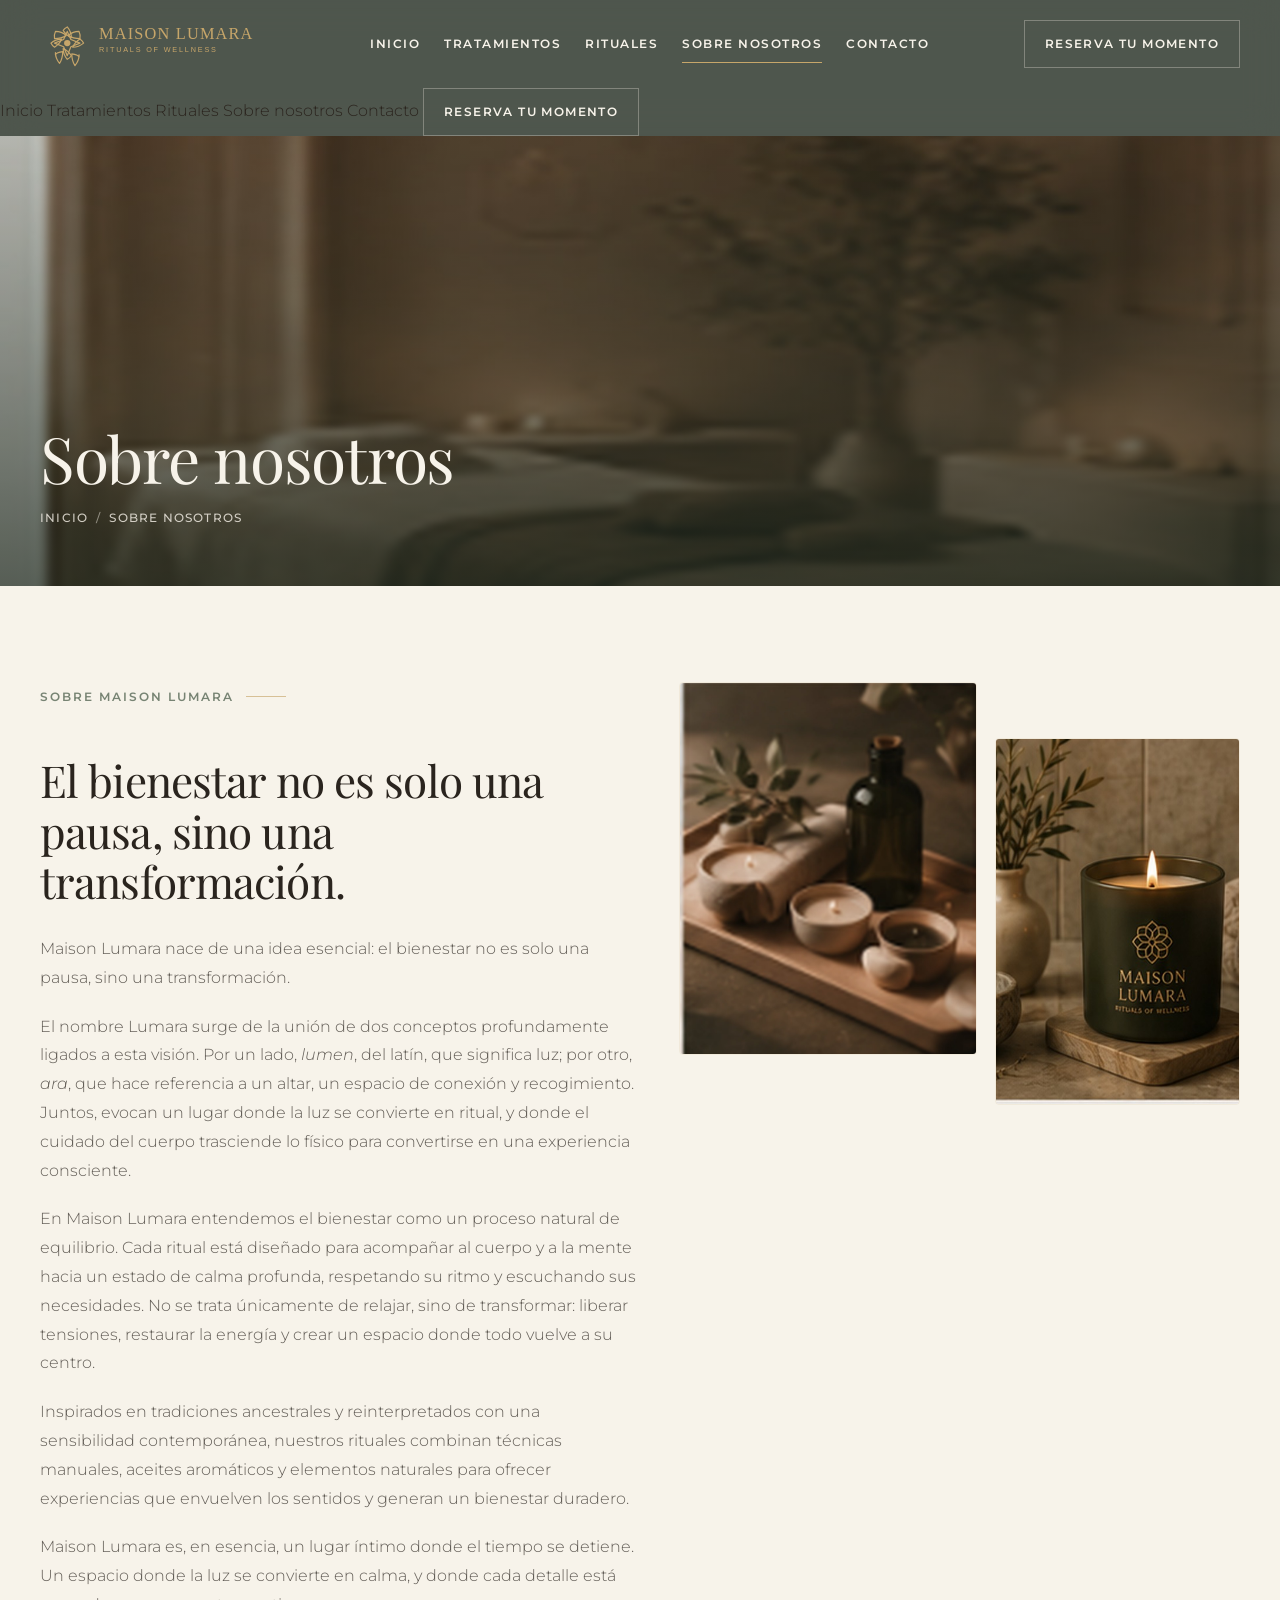
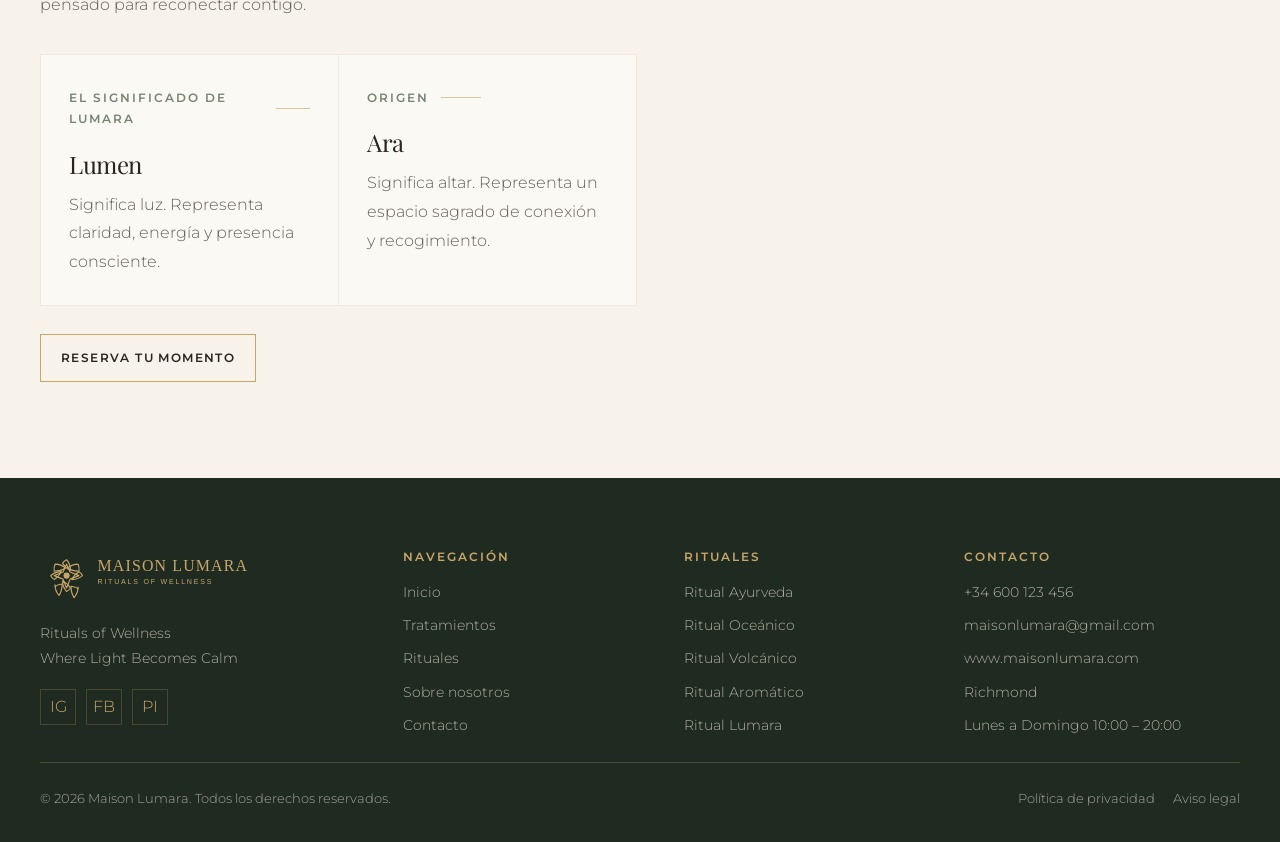
==== about.html @ 35aff401 "Refine Maison Lumara site with final visual assets" ====
<!DOCTYPE html>
<html lang="es">
  <head>
    <meta charset="UTF-8" />
    <meta name="viewport" content="width=device-width, initial-scale=1.0" />
    <title>Sobre nosotros | Maison Lumara</title>
    <meta
      name="description"
      content="Descubre la esencia de Maison Lumara, un espacio de bienestar donde la luz se convierte en calma y cada ritual invita a una transformación consciente."
    />
    <link rel="stylesheet" href="styles.css" />
  </head>
  <body>
    <div class="page-shell">
      <header class="site-header" data-header>
        <div class="container header-bar">
          <a class="brand" href="index.html" aria-label="Maison Lumara">
            <img src="assets/logo-maison-lumara.svg" alt="Maison Lumara" />
          </a>
          <nav class="site-nav" aria-label="Principal">
            <a href="index.html">Inicio</a>
            <a href="index.html#tratamientos">Tratamientos</a>
            <a href="index.html#rituales">Rituales</a>
            <a href="about.html" aria-current="page">Sobre nosotros</a>
            <a href="index.html#contacto">Contacto</a>
          </nav>
          <div class="header-actions">
            <a class="button button-dark" href="index.html#contacto">Reserva tu momento</a>
            <button class="menu-toggle" aria-label="Abrir menú" aria-expanded="false" data-menu-toggle>
              <span></span>
            </button>
          </div>
        </div>
        <div class="mobile-panel" data-mobile-panel>
          <a href="index.html">Inicio</a>
          <a href="index.html#tratamientos">Tratamientos</a>
          <a href="index.html#rituales">Rituales</a>
          <a href="about.html">Sobre nosotros</a>
          <a href="index.html#contacto">Contacto</a>
          <a class="button button-dark" href="index.html#contacto">Reserva tu momento</a>
        </div>
      </header>

      <main>
        <section class="page-hero">
          <div class="page-hero-media">
            <img src="assets/sobre-nosotros-hero.jpg" alt="Cabina spa cálida Maison Lumara" />
          </div>
          <div class="container page-hero-content reveal">
            <h1>Sobre nosotros</h1>
            <div class="breadcrumb">Inicio <span>/</span> Sobre nosotros</div>
          </div>
        </section>

        <section class="section section-ivory">
          <div class="container about-story">
            <div class="stack-lg reveal">
              <div class="eyebrow">Sobre Maison Lumara</div>
              <h2>El bienestar no es solo una pausa, sino una transformaci&oacute;n.</h2>
              <div class="stack-md">
                <p>
                  Maison Lumara nace de una idea esencial: el bienestar no es solo una pausa, sino una transformaci&oacute;n.
                </p>
                <p>
                  El nombre Lumara surge de la uni&oacute;n de dos conceptos profundamente ligados a esta visi&oacute;n. Por un lado, <em>lumen</em>, del lat&iacute;n, que significa luz; por otro, <em>ara</em>, que hace referencia a un altar, un espacio de conexi&oacute;n y recogimiento. Juntos, evocan un lugar donde la luz se convierte en ritual, y donde el cuidado del cuerpo trasciende lo f&iacute;sico para convertirse en una experiencia consciente.
                </p>
                <p>
                  En Maison Lumara entendemos el bienestar como un proceso natural de equilibrio. Cada ritual est&aacute; dise&ntilde;ado para acompa&ntilde;ar al cuerpo y a la mente hacia un estado de calma profunda, respetando su ritmo y escuchando sus necesidades. No se trata &uacute;nicamente de relajar, sino de transformar: liberar tensiones, restaurar la energ&iacute;a y crear un espacio donde todo vuelve a su centro.
                </p>
                <p>
                  Inspirados en tradiciones ancestrales y reinterpretados con una sensibilidad contempor&aacute;nea, nuestros rituales combinan t&eacute;cnicas manuales, aceites arom&aacute;ticos y elementos naturales para ofrecer experiencias que envuelven los sentidos y generan un bienestar duradero.
                </p>
                <p>
                  Maison Lumara es, en esencia, un lugar &iacute;ntimo donde el tiempo se detiene. Un espacio donde la luz se convierte en calma, y donde cada detalle est&aacute; pensado para reconectar contigo.
                </p>
              </div>

              <div class="meaning-card reveal">
                <article>
                  <div class="eyebrow">El significado de Lumara</div>
                  <h3>Lumen</h3>
                  <p>Significa luz. Representa claridad, energ&iacute;a y presencia consciente.</p>
                </article>
                <article>
                  <div class="eyebrow">Origen</div>
                  <h3>Ara</h3>
                  <p>Significa altar. Representa un espacio sagrado de conexi&oacute;n y recogimiento.</p>
                </article>
              </div>

              <div>
                <a class="button" href="index.html#contacto">Reserva tu momento</a>
              </div>
            </div>

            <div class="about-story-media reveal">
              <figure>
                <img src="assets/sobre-nosotros-1.jpg" alt="Ambiente cálido Maison Lumara" loading="lazy" />
              </figure>
              <figure>
                <img src="assets/sobre-nosotros-2.jpg" alt="Vela editorial Maison Lumara" loading="lazy" />
              </figure>
            </div>
          </div>
        </section>
      </main>

      <footer class="site-footer">
        <div class="container">
          <div class="footer-grid">
            <div class="footer-brand">
              <img class="footer-logo" src="assets/logo-maison-lumara.svg" alt="Maison Lumara" />
              <p>Rituals of Wellness</p>
              <p>Where Light Becomes Calm</p>
              <div class="socials">
                <a href="#" aria-label="Instagram">IG</a>
                <a href="#" aria-label="Facebook">FB</a>
                <a href="#" aria-label="Pinterest">PI</a>
              </div>
            </div>
            <div class="footer-column">
              <h3>Navegaci&oacute;n</h3>
              <div class="footer-links">
                <a href="index.html">Inicio</a>
                <a href="index.html#tratamientos">Tratamientos</a>
                <a href="index.html#rituales">Rituales</a>
                <a href="about.html">Sobre nosotros</a>
                <a href="index.html#contacto">Contacto</a>
              </div>
            </div>
            <div class="footer-column">
              <h3>Rituales</h3>
              <div class="footer-links">
                <a href="ritual-ayurveda.html">Ritual Ayurveda</a>
                <a href="ritual-oceanico.html">Ritual Oce&aacute;nico</a>
                <a href="ritual-volcanico.html">Ritual Volc&aacute;nico</a>
                <a href="ritual-aromatico.html">Ritual Arom&aacute;tico</a>
                <a href="ritual-lumara.html">Ritual Lumara</a>
              </div>
            </div>
            <div class="footer-column">
              <h3>Contacto</h3>
              <div class="footer-meta">
                <p>+34 600 123 456</p>
                <p>maisonlumara@gmail.com</p>
                <p>www.maisonlumara.com</p>
                <p>Richmond</p>
                <p>Lunes a Domingo 10:00 – 20:00</p>
              </div>
            </div>
          </div>
          <div class="footer-bottom">
            <span>&copy; 2026 Maison Lumara. Todos los derechos reservados.</span>
            <div class="footer-bottom-links">
              <a href="#">Pol&iacute;tica de privacidad</a>
              <a href="#">Aviso legal</a>
            </div>
          </div>
        </div>
      </footer>
    </div>
    <script src="script.js"></script>
  </body>
</html>
---- styles.css ----
@import url("https://fonts.googleapis.com/css2?family=Cinzel:wght@400;500;600&family=Montserrat:wght@300;400;500;600&family=Playfair+Display:wght@400;500;600&display=swap");

:root {
  --olive-deep: #3d4739;
  --olive-dark: #1f2a20;
  --olive-soft: #6b7a68;
  --beige: #e8e0d1;
  --ivory: #f7f3ea;
  --sand: #d6cbb7;
  --gold: #c7a66a;
  --text: #2a241e;
  --text-soft: rgba(42, 36, 30, 0.72);
  --line: rgba(199, 166, 106, 0.26);
  --line-strong: rgba(199, 166, 106, 0.42);
  --shadow-soft: 0 18px 38px rgba(49, 35, 22, 0.055);
  --radius-sm: 4px;
  --container: 1200px;
  --section-space: 96px;
  --section-space-mobile: 64px;
  --transition: 250ms ease;
}

*,
*::before,
*::after {
  box-sizing: border-box;
}

html {
  scroll-behavior: smooth;
}

section[id] {
  scroll-margin-top: 110px;
}

body {
  margin: 0;
  font-family: "Montserrat", sans-serif;
  font-weight: 300;
  color: var(--text);
  background: var(--ivory);
  line-height: 1.8;
  -webkit-font-smoothing: antialiased;
  text-rendering: optimizeLegibility;
}

img {
  max-width: 100%;
  display: block;
}

a {
  color: inherit;
  text-decoration: none;
}

button,
.button {
  font: inherit;
}

.container {
  width: min(calc(100% - 48px), var(--container));
  margin: 0 auto;
}

main {
  background:
    linear-gradient(180deg, rgba(255, 255, 255, 0.46), rgba(255, 255, 255, 0.46)),
    var(--ivory);
}

.page-shell {
  overflow: clip;
}

.eyebrow {
  display: inline-flex;
  align-items: center;
  gap: 12px;
  margin: 0 0 20px;
  font-size: 12px;
  font-weight: 600;
  letter-spacing: 2px;
  text-transform: uppercase;
  color: rgba(107, 122, 104, 0.92);
}

.eyebrow::after {
  content: "";
  width: 40px;
  height: 1px;
  background: var(--gold);
  opacity: 0.65;
}

.section {
  padding: var(--section-space) 0;
}

.section-ivory {
  background: var(--ivory);
}

.section-beige {
  background: var(--beige);
}

.heading-xl,
h1,
h2,
h3 {
  margin: 0;
  font-family: "Playfair Display", serif;
  font-weight: 400;
  letter-spacing: -0.02em;
}

h1 {
  font-size: clamp(34px, 6vw, 64px);
  line-height: 1.05;
}

h2 {
  font-size: clamp(28px, 4vw, 44px);
  line-height: 1.15;
}

h3 {
  font-size: clamp(20px, 2.4vw, 24px);
  line-height: 1.2;
}

p {
  margin: 0;
  color: var(--text-soft);
}

.stack-lg > * + * {
  margin-top: 28px;
}

.stack-md > * + * {
  margin-top: 20px;
}

.stack-sm > * + * {
  margin-top: 12px;
}

.button {
  display: inline-flex;
  align-items: center;
  justify-content: center;
  gap: 10px;
  min-height: 44px;
  padding: 12px 20px;
  border: 1px solid var(--gold);
  background: transparent;
  color: inherit;
  font-size: 12px;
  font-weight: 600;
  letter-spacing: 1.4px;
  text-transform: uppercase;
  transition: background-color var(--transition), color var(--transition), transform var(--transition), border-color var(--transition);
}

.button:hover,
.button:focus-visible {
  background: var(--gold);
  color: var(--olive-dark);
  transform: translateY(-2px);
}

.button-solid {
  background: var(--gold);
  color: var(--olive-dark);
}

.button-solid:hover,
.button-solid:focus-visible {
  background: #d4b47b;
}

.button-dark {
  border-color: rgba(247, 243, 234, 0.3);
  color: var(--ivory);
}

.button-dark:hover,
.button-dark:focus-visible {
  border-color: var(--gold);
}

.site-header {
  position: sticky;
  top: 0;
  z-index: 50;
  background: rgba(31, 42, 32, 0.78);
  backdrop-filter: blur(18px);
  transition: background-color var(--transition), box-shadow var(--transition);
}

.site-header.is-transparent {
  position: absolute;
  inset: 0 0 auto;
  background: transparent;
  backdrop-filter: none;
}

.site-header.is-scrolled {
  background: rgba(31, 42, 32, 0.94);
  box-shadow: 0 12px 30px rgba(16, 20, 16, 0.18);
}

.header-bar {
  display: flex;
  align-items: center;
  justify-content: space-between;
  gap: 24px;
  min-height: 88px;
}

.brand {
  display: inline-flex;
  align-items: center;
  min-width: 0;
}

.brand img {
  width: 236px;
  max-width: 100%;
}

.site-nav {
  display: flex;
  align-items: center;
  gap: 24px;
}

.site-nav a {
  position: relative;
  font-size: 12px;
  font-weight: 600;
  letter-spacing: 1.5px;
  text-transform: uppercase;
  color: var(--ivory);
}

.site-nav a::after {
  content: "";
  position: absolute;
  left: 0;
  bottom: -8px;
  width: 100%;
  height: 1px;
  background: var(--gold);
  transform: scaleX(0);
  transform-origin: left;
  transition: transform var(--transition);
}

.site-nav a:hover::after,
.site-nav a[aria-current="page"]::after {
  transform: scaleX(1);
}

.header-actions {
  display: flex;
  align-items: center;
  gap: 18px;
}

.menu-toggle {
  display: none;
  width: 48px;
  height: 48px;
  padding: 0;
  border: 1px solid rgba(247, 243, 234, 0.2);
  background: transparent;
  color: var(--ivory);
}

.menu-toggle span,
.menu-toggle::before,
.menu-toggle::after {
  content: "";
  display: block;
  width: 18px;
  height: 1px;
  margin: 0 auto;
  background: currentColor;
  transition: transform var(--transition), opacity var(--transition);
}

.menu-toggle span {
  margin: 6px auto;
}

.menu-toggle[aria-expanded="true"]::before {
  transform: translateY(7px) rotate(45deg);
}

.menu-toggle[aria-expanded="true"] span {
  opacity: 0;
}

.menu-toggle[aria-expanded="true"]::after {
  transform: translateY(-7px) rotate(-45deg);
}

.hero {
  position: relative;
  min-height: 760px;
  display: flex;
  align-items: center;
  color: var(--ivory);
  background: var(--olive-dark);
}

.hero::before {
  content: "";
  position: absolute;
  inset: 0;
  background: linear-gradient(90deg, rgba(31, 42, 32, 0.92) 0%, rgba(31, 42, 32, 0.62) 38%, rgba(31, 42, 32, 0.12) 100%);
  z-index: 1;
}

.hero-media,
.page-hero-media {
  position: absolute;
  inset: 0;
}

.hero-media img,
.page-hero-media img {
  width: 100%;
  height: 100%;
  object-fit: cover;
}

.hero-content,
.page-hero-content {
  position: relative;
  z-index: 2;
}

.hero-inner {
  width: min(calc(100% - 48px), var(--container));
  margin: 0 auto;
  padding: 154px 0 102px;
}

.hero-copy {
  max-width: 520px;
}

.hero-copy p {
  color: rgba(247, 243, 234, 0.82);
}

.hero-tagline {
  display: inline-flex;
  align-items: center;
  gap: 10px;
  margin-top: 28px;
  font-size: 12px;
  font-weight: 600;
  letter-spacing: 2px;
  text-transform: uppercase;
  color: var(--gold);
}

.hero-tagline::before {
  content: "✦";
  font-size: 10px;
}

.feature-split {
  display: grid;
  grid-template-columns: minmax(0, 0.9fr) minmax(0, 1.1fr);
  gap: 70px;
  align-items: center;
}

.feature-split img,
.about-story-media img,
.ritual-intro-media img,
.cta-panel-image img,
.card-figure img,
.page-hero-media img {
  width: 100%;
  height: 100%;
  object-fit: cover;
}

.feature-split-figure {
  aspect-ratio: 4 / 3;
  border-radius: var(--radius-sm);
  overflow: hidden;
  border: 1px solid rgba(199, 166, 106, 0.14);
}

.centered-heading {
  text-align: center;
  max-width: 720px;
  margin: 0 auto 54px;
}

.ritual-grid {
  display: grid;
  grid-template-columns: repeat(5, minmax(0, 1fr));
  gap: 24px;
  align-items: stretch;
}

.ritual-card {
  display: flex;
  flex-direction: column;
  height: 100%;
  border: 1px solid var(--line);
  background: var(--ivory);
  transition: transform var(--transition), box-shadow var(--transition), border-color var(--transition);
}

.ritual-card:hover,
.ritual-card:focus-within {
  transform: translateY(-4px);
  box-shadow: var(--shadow-soft);
  border-color: var(--line-strong);
}

.card-figure {
  aspect-ratio: 4 / 3;
  overflow: hidden;
}

.card-body {
  display: flex;
  flex: 1;
  flex-direction: column;
  padding: 24px 22px 22px;
}

.card-subtitle {
  margin: 10px 0 14px;
  font-size: 10px;
  font-weight: 500;
  letter-spacing: 1.35px;
  text-transform: uppercase;
  color: var(--olive-soft);
}

.card-body p {
  font-size: 13px;
  line-height: 1.75;
}

.card-meta {
  display: flex;
  gap: 14px;
  margin-top: auto;
  padding: 16px 0 18px;
  font-size: 11px;
  font-weight: 600;
  letter-spacing: 1.2px;
  text-transform: uppercase;
  color: var(--text);
}

.card-meta span + span::before {
  content: "|";
  margin-right: 14px;
  color: rgba(42, 36, 30, 0.3);
}

.grid-cta {
  margin-top: 34px;
  text-align: center;
}

.values-grid {
  display: grid;
  grid-template-columns: repeat(4, minmax(0, 1fr));
  gap: 0;
  border-top: 1px solid rgba(199, 166, 106, 0.18);
  border-bottom: 1px solid rgba(199, 166, 106, 0.18);
}

.value-card {
  padding: 32px 26px;
  text-align: center;
}

.value-card + .value-card {
  border-left: 1px solid rgba(199, 166, 106, 0.16);
}

.value-icon {
  width: 58px;
  height: 58px;
  margin: 0 auto 18px;
  color: var(--gold);
}

.value-card h3 {
  margin-bottom: 10px;
  font-size: 18px;
}

.value-card p {
  font-size: 13px;
  line-height: 1.7;
}

.cta-panel {
  display: grid;
  grid-template-columns: minmax(0, 0.8fr) minmax(0, 1.2fr);
  min-height: 400px;
  overflow: hidden;
  border-radius: var(--radius-sm);
  border: 1px solid rgba(199, 166, 106, 0.12);
}

.cta-panel-copy {
  display: flex;
  flex-direction: column;
  justify-content: center;
  padding: 52px 48px;
  background: var(--olive-dark);
  color: var(--ivory);
}

.cta-panel-copy p {
  color: rgba(247, 243, 234, 0.78);
}

.cta-panel-image {
  position: relative;
  min-height: 320px;
}

.cta-panel-image::after {
  content: "";
  position: absolute;
  inset: 0;
  background: rgba(0, 0, 0, 0.3);
}

.site-footer {
  background: var(--olive-dark);
  color: var(--beige);
}

.footer-grid {
  display: grid;
  grid-template-columns: 1.2fr 0.9fr 0.9fr 1fr;
  gap: 32px;
  padding: 72px 0 24px;
}

.footer-brand p,
.footer-column p,
.footer-column a {
  color: rgba(232, 224, 209, 0.74);
  font-size: 14px;
}

.footer-column h3 {
  margin-bottom: 16px;
  font-family: "Montserrat", sans-serif;
  font-size: 12px;
  font-weight: 600;
  letter-spacing: 2px;
  text-transform: uppercase;
  color: var(--gold);
}

.footer-links,
.footer-meta {
  display: grid;
  gap: 8px;
}

.footer-logo {
  width: 230px;
  margin-bottom: 18px;
}

.socials {
  display: flex;
  gap: 10px;
  margin-top: 18px;
}

.socials a {
  display: inline-flex;
  align-items: center;
  justify-content: center;
  width: 36px;
  height: 36px;
  border: 1px solid rgba(199, 166, 106, 0.24);
  color: var(--gold);
  transition: border-color var(--transition), transform var(--transition);
}

.socials a:hover,
.socials a:focus-visible {
  border-color: var(--gold);
  transform: translateY(-2px);
}

.footer-bottom {
  display: flex;
  justify-content: space-between;
  gap: 18px;
  align-items: center;
  padding: 24px 0 32px;
  border-top: 1px solid rgba(199, 166, 106, 0.25);
  color: rgba(232, 224, 209, 0.68);
  font-size: 13px;
}

.footer-bottom-links {
  display: flex;
  gap: 18px;
}

.page-hero {
  position: relative;
  min-height: 450px;
  display: flex;
  align-items: end;
  color: var(--ivory);
}

.page-hero::after {
  content: "";
  position: absolute;
  inset: 0;
  background: linear-gradient(180deg, rgba(31, 42, 32, 0.3) 0%, rgba(31, 42, 32, 0.74) 100%);
}

.page-hero .container {
  position: relative;
  z-index: 2;
  padding: 156px 0 54px;
}

.breadcrumb {
  display: inline-flex;
  flex-wrap: wrap;
  gap: 8px;
  margin-top: 16px;
  font-size: 12px;
  font-weight: 500;
  letter-spacing: 1.2px;
  text-transform: uppercase;
  color: rgba(247, 243, 234, 0.8);
}

.breadcrumb span {
  opacity: 0.6;
}

.about-story {
  display: grid;
  grid-template-columns: minmax(0, 1fr) minmax(0, 0.94fr);
  gap: 42px;
  align-items: start;
}

.about-story-media {
  display: grid;
  grid-template-columns: 1fr 0.82fr;
  gap: 18px;
  align-items: start;
}

.about-story-media figure {
  margin: 0;
  overflow: hidden;
  border-radius: var(--radius-sm);
  border: 1px solid rgba(199, 166, 106, 0.12);
}

.about-story-media figure:first-child {
  aspect-ratio: 4 / 5;
}

.about-story-media figure:last-child {
  aspect-ratio: 4 / 6;
  transform: translateY(56px);
}

.meaning-card {
  display: grid;
  grid-template-columns: repeat(2, minmax(0, 1fr));
  gap: 0;
  margin-top: 34px;
  border: 1px solid rgba(199, 166, 106, 0.2);
  background: rgba(255, 255, 255, 0.45);
}

.meaning-card article {
  padding: 28px;
}

.meaning-card article + article {
  border-left: 1px solid rgba(199, 166, 106, 0.14);
}

.meaning-card h3 {
  margin-bottom: 12px;
}

.ritual-intro {
  display: grid;
  grid-template-columns: minmax(0, 1fr) minmax(340px, 0.82fr);
  gap: 44px;
  align-items: start;
}

.ritual-intro-media {
  aspect-ratio: 16 / 11;
  overflow: hidden;
  border-radius: var(--radius-sm);
  border: 1px solid rgba(199, 166, 106, 0.14);
}

.ritual-layout {
  display: grid;
  grid-template-columns: minmax(0, 1fr) 300px;
  gap: 36px;
  align-items: start;
  margin-top: 48px;
}

.ritual-panel,
.ritual-aside-card,
.contact-strip,
.summary-box {
  border: 1px solid rgba(199, 166, 106, 0.18);
  background: rgba(255, 255, 255, 0.58);
}

.ritual-panel {
  padding: 30px;
}

.ritual-bullets {
  display: grid;
  gap: 12px;
  padding: 0;
  margin: 0;
  list-style: none;
}

.ritual-bullets li {
  position: relative;
  padding-left: 20px;
  color: var(--text-soft);
}

.ritual-bullets li::before {
  content: "";
  position: absolute;
  left: 0;
  top: 12px;
  width: 8px;
  height: 8px;
  border-radius: 50%;
  background: var(--gold);
}

.ritual-aside {
  display: grid;
  gap: 20px;
  position: sticky;
  top: 112px;
}

.ritual-aside-card {
  padding: 24px;
}

.ritual-stat {
  display: grid;
  gap: 16px;
}

.ritual-stat article {
  display: flex;
  justify-content: space-between;
  gap: 16px;
  align-items: center;
  padding-bottom: 16px;
  border-bottom: 1px solid rgba(199, 166, 106, 0.16);
}

.ritual-stat article:last-child {
  padding-bottom: 0;
  border-bottom: 0;
}

.ritual-stat strong {
  font-family: "Montserrat", sans-serif;
  font-size: 11px;
  font-weight: 600;
  letter-spacing: 1.6px;
  text-transform: uppercase;
  color: var(--olive-soft);
}

.ritual-stat span {
  font-size: 14px;
  font-weight: 500;
  color: var(--text);
}

.benefits-grid {
  display: grid;
  grid-template-columns: repeat(4, minmax(0, 1fr));
  gap: 18px;
  margin-top: 28px;
}

.benefit-card {
  padding: 22px 20px;
  border: 1px solid rgba(199, 166, 106, 0.18);
  background: rgba(255, 255, 255, 0.52);
  text-align: center;
}

.benefit-card h3 {
  margin-bottom: 8px;
  font-size: 18px;
}

.benefit-card p {
  font-size: 13px;
  line-height: 1.7;
}

.benefit-card svg {
  width: 34px;
  height: 34px;
  color: var(--gold);
  margin: 0 auto 14px;
}

.contact-strip {
  display: flex;
  justify-content: space-between;
  gap: 24px;
  align-items: center;
  padding: 26px 28px;
  margin-top: 40px;
  background: linear-gradient(135deg, rgba(31, 42, 32, 0.98), rgba(42, 58, 42, 0.9));
  color: var(--ivory);
}

.section-divider {
  width: min(calc(100% - 48px), var(--container));
  height: 1px;
  margin: 0 auto;
  background: linear-gradient(90deg, rgba(199, 166, 106, 0), rgba(199, 166, 106, 0.45), rgba(199, 166, 106, 0));
}

.rituals-stack {
  display: grid;
  gap: 0;
}

.contact-strip p {
  color: rgba(247, 243, 234, 0.74);
}

.contact-actions {
  display: flex;
  flex-wrap: wrap;
  gap: 14px;
}

.reveal {
  opacity: 0;
  transform: translateY(26px);
  transition: opacity 600ms ease, transform 600ms ease;
}

.reveal.is-visible {
  opacity: 1;
  transform: translateY(0);
}

@media (max-width: 1160px) {
  .ritual-grid {
    grid-template-columns: repeat(3, minmax(0, 1fr));
  }

  .footer-grid {
    grid-template-columns: repeat(2, minmax(0, 1fr));
  }

  .benefits-grid {
    grid-template-columns: repeat(2, minmax(0, 1fr));
  }
}

@media (max-width: 940px) {
  .site-nav,
  .header-actions .button {
    display: none;
  }

  .menu-toggle {
    display: inline-flex;
    align-items: center;
    justify-content: center;
  }

  .header-bar {
    min-height: 82px;
  }

  .mobile-panel {
    position: absolute;
    left: 0;
    right: 0;
    top: 100%;
    padding: 20px 24px 28px;
    background: rgba(31, 42, 32, 0.98);
    border-top: 1px solid rgba(199, 166, 106, 0.15);
    display: none;
  }

  .mobile-panel.is-open {
    display: grid;
    gap: 16px;
  }

  .mobile-panel a,
  .mobile-panel .button {
    color: var(--ivory);
  }

  .feature-split,
  .cta-panel,
  .about-story,
  .ritual-intro,
  .ritual-layout {
    grid-template-columns: 1fr;
  }

  .ritual-aside {
    position: static;
  }

  .ritual-grid {
    grid-template-columns: repeat(2, minmax(0, 1fr));
  }

  .values-grid {
    grid-template-columns: repeat(2, minmax(0, 1fr));
  }

  .value-card:nth-child(3),
  .value-card:nth-child(4) {
    border-top: 1px solid rgba(199, 166, 106, 0.16);
  }

  .value-card:nth-child(3) {
    border-left: 0;
  }

  .about-story-media {
    grid-template-columns: 1fr 1fr;
  }

  .about-story-media figure:last-child {
    transform: none;
  }
}

@media (max-width: 720px) {
  :root {
    --section-space: var(--section-space-mobile);
  }

  .container,
  .hero-inner {
    width: min(calc(100% - 40px), var(--container));
  }

  .hero {
    min-height: 640px;
  }

  .hero-inner {
    padding: 136px 0 76px;
  }

  .header-bar {
    min-height: 76px;
  }

  .brand img {
    width: 198px;
  }

  .ritual-grid,
  .values-grid,
  .footer-grid,
  .meaning-card,
  .benefits-grid,
  .about-story-media {
    grid-template-columns: 1fr;
  }

  .value-card + .value-card,
  .meaning-card article + article {
    border-left: 0;
    border-top: 1px solid rgba(199, 166, 106, 0.14);
  }

  .cta-panel-copy,
  .ritual-panel,
  .ritual-aside-card,
  .contact-strip {
    padding: 28px;
  }

  .feature-split,
  .ritual-intro,
  .about-story {
    gap: 34px;
  }

  .contact-strip,
  .footer-bottom {
    flex-direction: column;
    align-items: flex-start;
  }

  .page-hero {
    min-height: 360px;
  }

  .page-hero .container {
    padding: 134px 0 42px;
  }
}
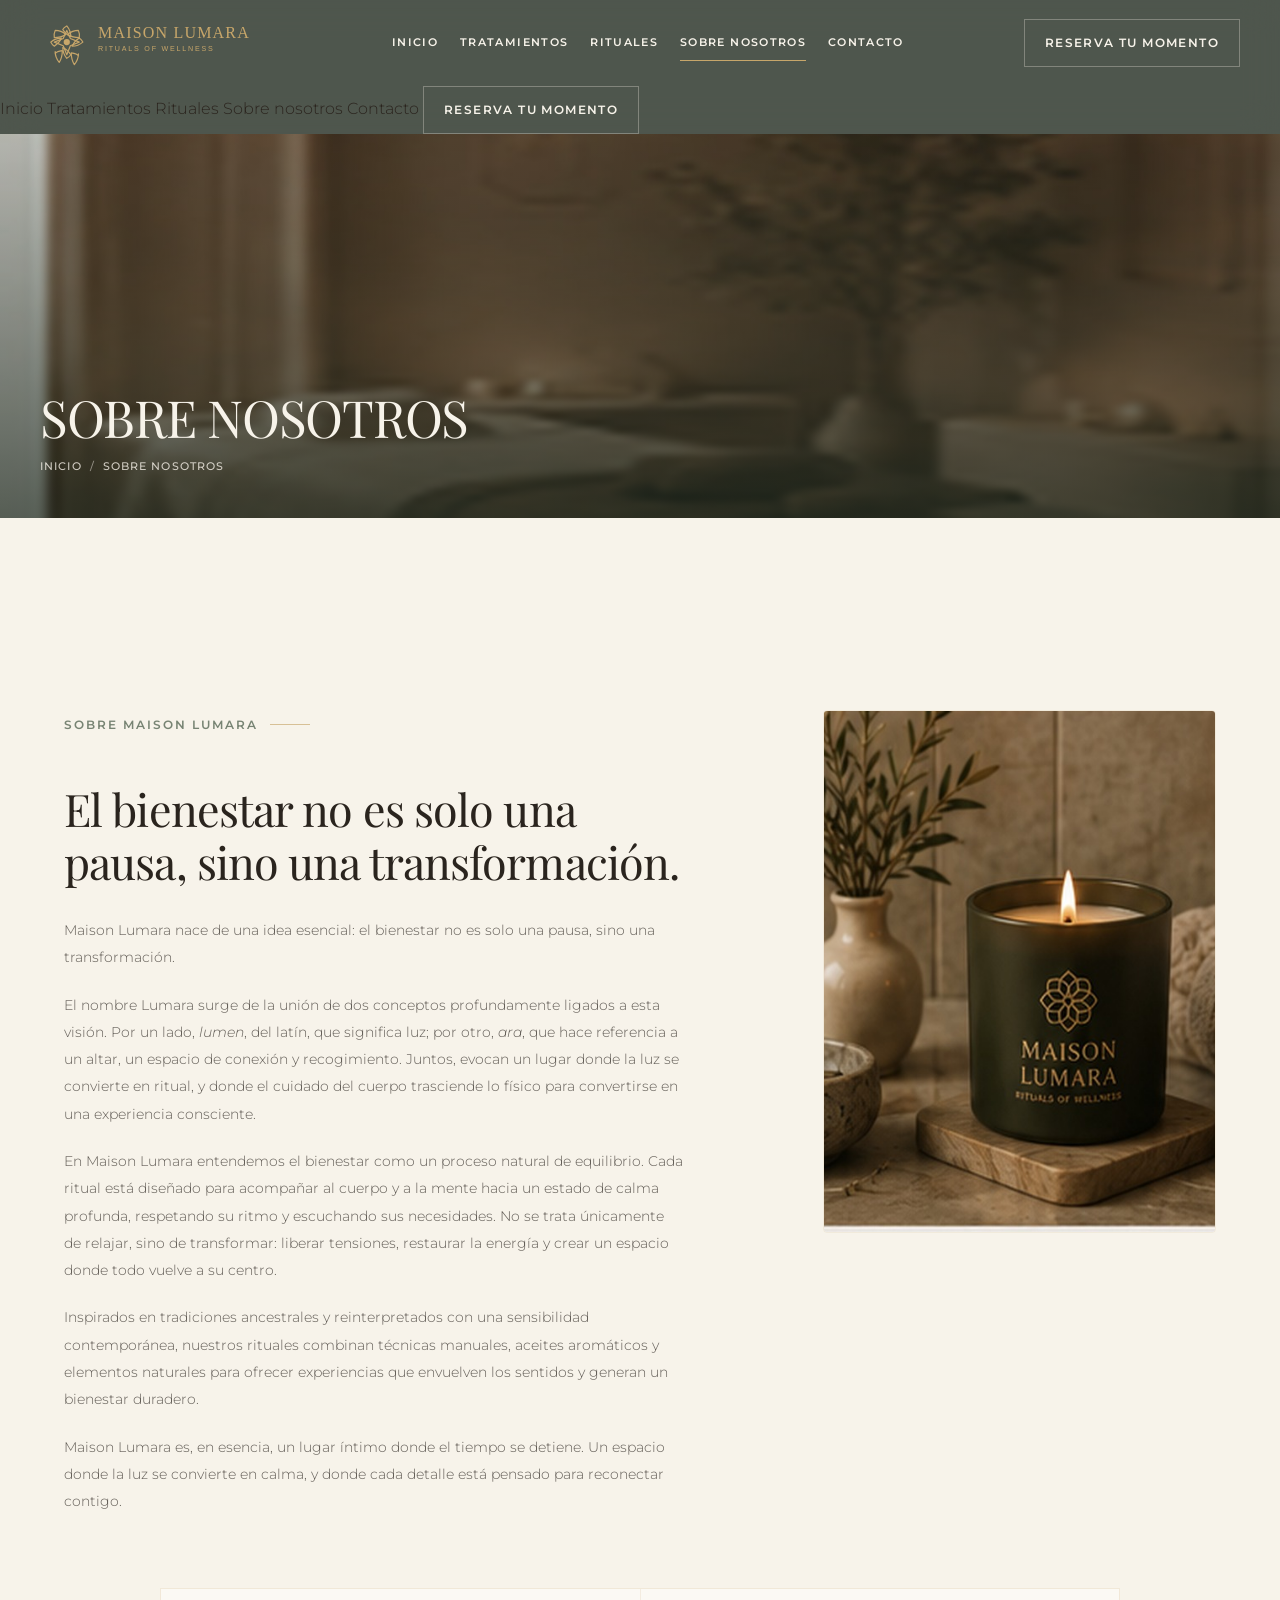
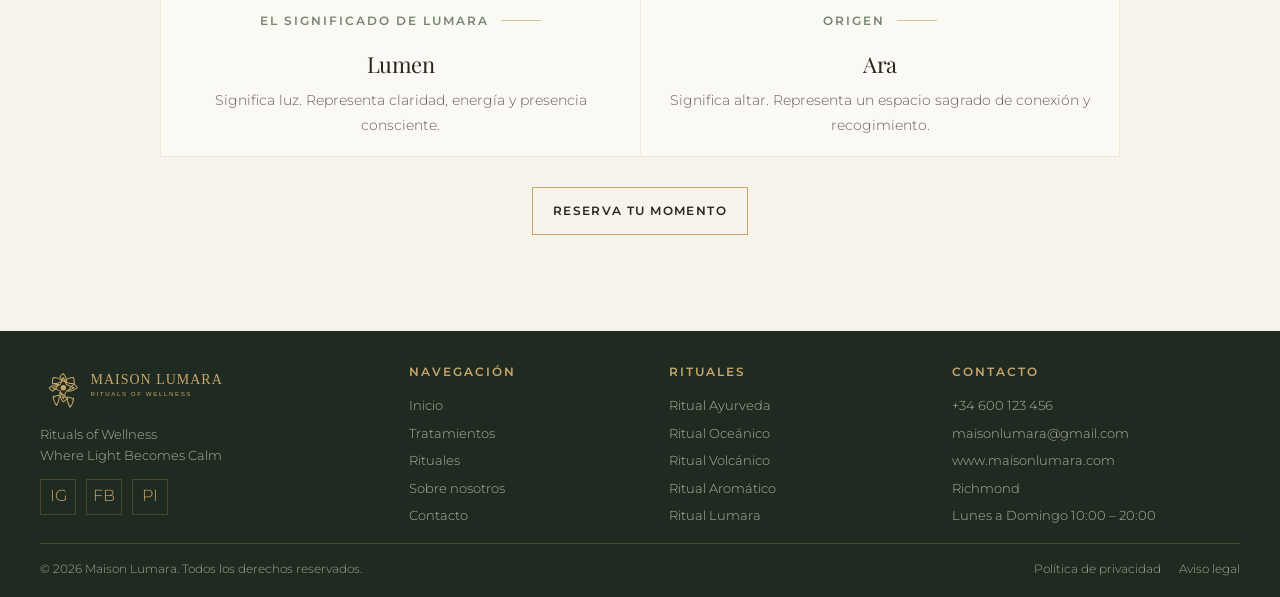
==== commit f8918b92: "Make about section match editorial reference" ====
--- a/about.html
+++ b/about.html
@@ -53,8 +53,8 @@
         </section>
 
         <section class="section section-ivory">
-          <div class="container about-story">
-            <div class="stack-lg reveal">
+          <div class="container about-story about-content">
+            <div class="stack-lg reveal about-copy">
               <div class="eyebrow">Sobre Maison Lumara</div>
               <h2>El bienestar no es solo una pausa, sino una transformaci&oacute;n.</h2>
               <div class="stack-md">
@@ -74,32 +74,31 @@
                   Maison Lumara es, en esencia, un lugar &iacute;ntimo donde el tiempo se detiene. Un espacio donde la luz se convierte en calma, y donde cada detalle est&aacute; pensado para reconectar contigo.
                 </p>
               </div>
-
-              <div class="meaning-card reveal">
-                <article>
-                  <div class="eyebrow">El significado de Lumara</div>
-                  <h3>Lumen</h3>
-                  <p>Significa luz. Representa claridad, energ&iacute;a y presencia consciente.</p>
-                </article>
-                <article>
-                  <div class="eyebrow">Origen</div>
-                  <h3>Ara</h3>
-                  <p>Significa altar. Representa un espacio sagrado de conexi&oacute;n y recogimiento.</p>
-                </article>
-              </div>
-
-              <div>
-                <a class="button" href="index.html#contacto">Reserva tu momento</a>
-              </div>
             </div>
 
-            <div class="about-story-media reveal">
-              <figure>
-                <img src="assets/sobre-nosotros-1.jpg" alt="Ambiente cálido Maison Lumara" loading="lazy" />
-              </figure>
+            <div class="about-story-media about-images reveal">
               <figure>
                 <img src="assets/sobre-nosotros-2.jpg" alt="Vela editorial Maison Lumara" loading="lazy" />
               </figure>
+            </div>
+          </div>
+
+          <div class="container">
+            <div class="meaning-card about-meaning reveal">
+              <article>
+                <div class="eyebrow">El significado de Lumara</div>
+                <h3>Lumen</h3>
+                <p>Significa luz. Representa claridad, energ&iacute;a y presencia consciente.</p>
+              </article>
+              <article>
+                <div class="eyebrow">Origen</div>
+                <h3>Ara</h3>
+                <p>Significa altar. Representa un espacio sagrado de conexi&oacute;n y recogimiento.</p>
+              </article>
+            </div>
+
+            <div class="about-actions reveal">
+              <a class="button" href="index.html#contacto">Reserva tu momento</a>
             </div>
           </div>
         </section>
--- a/styles.css
+++ b/styles.css
@@ -218,8 +218,8 @@
   display: flex;
   align-items: center;
   justify-content: space-between;
-  gap: 24px;
-  min-height: 88px;
+  gap: 22px;
+  min-height: 86px;
 }
 
 .brand {
@@ -229,21 +229,21 @@
 }
 
 .brand img {
-  width: 236px;
+  width: 232px;
   max-width: 100%;
 }
 
 .site-nav {
   display: flex;
   align-items: center;
-  gap: 24px;
+  gap: 22px;
 }
 
 .site-nav a {
   position: relative;
-  font-size: 12px;
+  font-size: 11px;
   font-weight: 600;
-  letter-spacing: 1.5px;
+  letter-spacing: 1.35px;
   text-transform: uppercase;
   color: var(--ivory);
 }
@@ -312,7 +312,7 @@
 
 .hero {
   position: relative;
-  min-height: 760px;
+  min-height: 736px;
   display: flex;
   align-items: center;
   color: var(--ivory);
@@ -349,14 +349,24 @@
 .hero-inner {
   width: min(calc(100% - 48px), var(--container));
   margin: 0 auto;
-  padding: 154px 0 102px;
+  padding: 146px 0 90px;
 }
 
 .hero-copy {
-  max-width: 520px;
+  max-width: 452px;
+}
+
+.hero-copy h1 {
+  max-width: 426px;
+  text-transform: uppercase;
+  font-size: clamp(34px, 5.25vw, 59px);
+  letter-spacing: -0.03em;
 }
 
 .hero-copy p {
+  max-width: 344px;
+  font-size: 16px;
+  line-height: 1.86;
   color: rgba(247, 243, 234, 0.82);
 }
 
@@ -364,10 +374,10 @@
   display: inline-flex;
   align-items: center;
   gap: 10px;
-  margin-top: 28px;
-  font-size: 12px;
+  margin-top: 24px;
+  font-size: 11px;
   font-weight: 600;
-  letter-spacing: 2px;
+  letter-spacing: 1.8px;
   text-transform: uppercase;
   color: var(--gold);
 }
@@ -379,8 +389,8 @@
 
 .feature-split {
   display: grid;
-  grid-template-columns: minmax(0, 0.9fr) minmax(0, 1.1fr);
-  gap: 70px;
+  grid-template-columns: minmax(0, 0.88fr) minmax(0, 1.12fr);
+  gap: 78px;
   align-items: center;
 }
 
@@ -402,17 +412,56 @@
   border: 1px solid rgba(199, 166, 106, 0.14);
 }
 
+#tratamientos.section {
+  padding-top: 50px;
+  padding-bottom: 56px;
+}
+
+#tratamientos .eyebrow {
+  margin-bottom: 16px;
+}
+
+#tratamientos h2 {
+  max-width: 430px;
+  font-size: clamp(30px, 3.6vw, 52px);
+  line-height: 1.22;
+}
+
+#tratamientos p {
+  max-width: 395px;
+  font-size: 15px;
+}
+
 .centered-heading {
   text-align: center;
   max-width: 720px;
-  margin: 0 auto 54px;
+  margin: 0 auto 42px;
+  position: relative;
+}
+
+.centered-heading::after {
+  content: "✦";
+  display: block;
+  margin-top: 10px;
+  color: var(--gold);
+  font-size: 10px;
+  line-height: 1;
+}
+
+.centered-heading h2 {
+  font-size: clamp(32px, 3.8vw, 50px);
 }
 
 .ritual-grid {
   display: grid;
   grid-template-columns: repeat(5, minmax(0, 1fr));
-  gap: 24px;
+  gap: 16px;
   align-items: stretch;
+}
+
+#rituales.section {
+  padding-top: 24px;
+  padding-bottom: 40px;
 }
 
 .ritual-card {
@@ -436,33 +485,55 @@
   overflow: hidden;
 }
 
+.card-figure img {
+  width: 100%;
+  height: 100%;
+  aspect-ratio: 4 / 3;
+  object-fit: cover;
+  object-position: center center;
+  transition: transform 500ms ease;
+}
+
+.ritual-card:hover .card-figure img,
+.ritual-card:focus-within .card-figure img {
+  transform: scale(1.02);
+}
+
 .card-body {
   display: flex;
   flex: 1;
   flex-direction: column;
-  padding: 24px 22px 22px;
+  padding: 17px 13px 13px;
+}
+
+.ritual-card h3 {
+  font-family: "Cinzel", serif;
+  font-size: 13px;
+  line-height: 1.38;
+  letter-spacing: 0.01em;
+  text-transform: uppercase;
 }
 
 .card-subtitle {
-  margin: 10px 0 14px;
-  font-size: 10px;
+  margin: 8px 0 12px;
+  font-size: 9px;
   font-weight: 500;
-  letter-spacing: 1.35px;
+  letter-spacing: 1px;
   text-transform: uppercase;
   color: var(--olive-soft);
 }
 
 .card-body p {
-  font-size: 13px;
-  line-height: 1.75;
+  font-size: 10.5px;
+  line-height: 1.78;
 }
 
 .card-meta {
   display: flex;
   gap: 14px;
   margin-top: auto;
-  padding: 16px 0 18px;
-  font-size: 11px;
+  padding: 14px 0 14px;
+  font-size: 10px;
   font-weight: 600;
   letter-spacing: 1.2px;
   text-transform: uppercase;
@@ -476,8 +547,18 @@
 }
 
 .grid-cta {
-  margin-top: 34px;
+  margin-top: 18px;
   text-align: center;
+}
+
+.ritual-card .button,
+.grid-cta .button {
+  min-height: 40px;
+  padding: 11px 14px;
+}
+
+.ritual-card .button {
+  width: 100%;
 }
 
 .values-grid {
@@ -488,8 +569,63 @@
   border-bottom: 1px solid rgba(199, 166, 106, 0.18);
 }
 
+.section-beige {
+  padding-top: 28px;
+  padding-bottom: 28px;
+}
+
+#contacto.section {
+  padding: 0;
+  padding-bottom: 0;
+  background: var(--olive-dark);
+}
+
+.final-cta {
+  width: 100%;
+  min-height: 300px;
+  display: grid;
+  grid-template-columns: 38% 62%;
+  background: #1f2a20;
+  margin: 0;
+  padding: 0;
+}
+
+.final-cta__content {
+  background: #1f2a20;
+  color: #f7f3ea;
+  display: flex;
+  flex-direction: column;
+  justify-content: center;
+  padding: 64px 48px 64px max(48px, calc((100vw - 1200px) / 2));
+}
+
+.final-cta__content .eyebrow,
+.final-cta__content p {
+  color: rgba(247, 243, 234, 0.78);
+}
+
+.final-cta__content h2 {
+  max-width: 320px;
+  color: #f7f3ea;
+}
+
+.final-cta__image {
+  width: 100%;
+  height: 100%;
+  min-height: 300px;
+  overflow: hidden;
+}
+
+.final-cta__image img {
+  width: 100%;
+  height: 100%;
+  object-fit: cover;
+  object-position: center;
+  display: block;
+}
+
 .value-card {
-  padding: 32px 26px;
+  padding: 26px 24px 22px;
   text-align: center;
 }
 
@@ -498,26 +634,31 @@
 }
 
 .value-icon {
-  width: 58px;
-  height: 58px;
-  margin: 0 auto 18px;
+  width: 50px;
+  height: 50px;
+  margin: 0 auto 14px;
   color: var(--gold);
 }
 
 .value-card h3 {
-  margin-bottom: 10px;
-  font-size: 18px;
+  margin-bottom: 8px;
+  font-family: "Montserrat", sans-serif;
+  font-size: 12px;
+  font-weight: 600;
+  letter-spacing: 1px;
+  text-transform: uppercase;
 }
 
 .value-card p {
-  font-size: 13px;
-  line-height: 1.7;
+  font-size: 12px;
+  line-height: 1.72;
 }
 
 .cta-panel {
   display: grid;
-  grid-template-columns: minmax(0, 0.8fr) minmax(0, 1.2fr);
-  min-height: 400px;
+  grid-template-columns: 40% 60%;
+  min-height: 332px;
+  height: 332px;
   overflow: hidden;
   border-radius: var(--radius-sm);
   border: 1px solid rgba(199, 166, 106, 0.12);
@@ -527,7 +668,7 @@
   display: flex;
   flex-direction: column;
   justify-content: center;
-  padding: 52px 48px;
+  padding: 42px 34px;
   background: var(--olive-dark);
   color: var(--ivory);
 }
@@ -536,35 +677,57 @@
   color: rgba(247, 243, 234, 0.78);
 }
 
+.cta-panel-copy h2 {
+  max-width: 320px;
+  font-size: clamp(30px, 2.95vw, 42px);
+}
+
+.cta-panel-copy p {
+  max-width: 292px;
+  font-size: 14px;
+}
+
 .cta-panel-image {
   position: relative;
-  min-height: 320px;
+  height: 332px;
+  min-height: 332px;
+  overflow: hidden;
+}
+
+.cta-panel-image img {
+  width: 100%;
+  height: 100%;
+  object-fit: cover;
+  object-position: center center;
 }
 
 .cta-panel-image::after {
   content: "";
   position: absolute;
   inset: 0;
-  background: rgba(0, 0, 0, 0.3);
+  background: rgba(0, 0, 0, 0.22);
+  pointer-events: none;
 }
 
 .site-footer {
+  margin-top: 0;
   background: var(--olive-dark);
   color: var(--beige);
 }
 
 .footer-grid {
   display: grid;
-  grid-template-columns: 1.2fr 0.9fr 0.9fr 1fr;
-  gap: 32px;
-  padding: 72px 0 24px;
+  grid-template-columns: 1.2fr 0.82fr 0.9fr 1fr;
+  gap: 24px;
+  padding: 34px 0 16px;
 }
 
 .footer-brand p,
 .footer-column p,
 .footer-column a {
   color: rgba(232, 224, 209, 0.74);
-  font-size: 14px;
+  font-size: 13px;
+  line-height: 1.65;
 }
 
 .footer-column h3 {
@@ -580,18 +743,18 @@
 .footer-links,
 .footer-meta {
   display: grid;
-  gap: 8px;
+  gap: 6px;
 }
 
 .footer-logo {
-  width: 230px;
-  margin-bottom: 18px;
+  width: 202px;
+  margin-bottom: 12px;
 }
 
 .socials {
   display: flex;
   gap: 10px;
-  margin-top: 18px;
+  margin-top: 12px;
 }
 
 .socials a {
@@ -616,10 +779,10 @@
   justify-content: space-between;
   gap: 18px;
   align-items: center;
-  padding: 24px 0 32px;
+  padding: 14px 0 18px;
   border-top: 1px solid rgba(199, 166, 106, 0.25);
   color: rgba(232, 224, 209, 0.68);
-  font-size: 13px;
+  font-size: 12px;
 }
 
 .footer-bottom-links {
@@ -629,7 +792,7 @@
 
 .page-hero {
   position: relative;
-  min-height: 450px;
+  min-height: 384px;
   display: flex;
   align-items: end;
   color: var(--ivory);
@@ -645,17 +808,23 @@
 .page-hero .container {
   position: relative;
   z-index: 2;
-  padding: 156px 0 54px;
+  padding: 140px 0 38px;
+}
+
+.page-hero h1 {
+  text-transform: uppercase;
+  font-size: clamp(34px, 4vw, 52px);
+  letter-spacing: -0.025em;
 }
 
 .breadcrumb {
   display: inline-flex;
   flex-wrap: wrap;
   gap: 8px;
-  margin-top: 16px;
-  font-size: 12px;
+  margin-top: 12px;
+  font-size: 11px;
   font-weight: 500;
-  letter-spacing: 1.2px;
+  letter-spacing: 1.1px;
   text-transform: uppercase;
   color: rgba(247, 243, 234, 0.8);
 }
@@ -664,47 +833,80 @@
   opacity: 0.6;
 }
 
-.about-story {
-  display: grid;
-  grid-template-columns: minmax(0, 1fr) minmax(0, 0.94fr);
-  gap: 42px;
+.about-story,
+.about-content {
+  max-width: 1200px;
+  margin: 0 auto;
+  padding: 96px 24px 72px;
+  display: grid;
+  grid-template-columns: minmax(0, 1.15fr) minmax(300px, 0.65fr);
+  gap: 64px;
   align-items: start;
 }
 
-.about-story-media {
-  display: grid;
-  grid-template-columns: 1fr 0.82fr;
-  gap: 18px;
-  align-items: start;
-}
-
-.about-story-media figure {
+#sobre-nosotros + .section {
+  padding: 0 0 54px;
+}
+
+.about-copy {
+  max-width: 620px;
+}
+
+.about-copy > h2 {
+  max-width: 620px;
+  font-size: clamp(31px, 3.5vw, 47px);
+  line-height: 1.18;
+}
+
+.about-copy .stack-md {
+  max-width: 620px;
+}
+
+.about-copy .stack-md p {
+  font-size: 14px;
+  line-height: 1.95;
+}
+
+.about-story-media,
+.about-images {
+  display: block;
+}
+
+.about-story-media figure,
+.about-images figure {
   margin: 0;
   overflow: hidden;
   border-radius: var(--radius-sm);
   border: 1px solid rgba(199, 166, 106, 0.12);
 }
 
-.about-story-media figure:first-child {
-  aspect-ratio: 4 / 5;
-}
-
-.about-story-media figure:last-child {
-  aspect-ratio: 4 / 6;
-  transform: translateY(56px);
+.about-story-media figure:not(:last-child),
+.about-images figure:not(:last-child),
+.about-images img:not(:last-child) {
+  display: none;
+}
+
+.about-story-media img,
+.about-images img {
+  width: 100%;
+  aspect-ratio: 3 / 4;
+  height: auto;
+  object-fit: cover;
+  display: block;
 }
 
 .meaning-card {
   display: grid;
   grid-template-columns: repeat(2, minmax(0, 1fr));
   gap: 0;
-  margin-top: 34px;
+  margin-top: 30px;
   border: 1px solid rgba(199, 166, 106, 0.2);
   background: rgba(255, 255, 255, 0.45);
 }
 
 .meaning-card article {
-  padding: 28px;
+  padding: 17px 18px 18px;
+  text-align: center;
 }
 
 .meaning-card article + article {
@@ -712,18 +914,48 @@
 }
 
 .meaning-card h3 {
-  margin-bottom: 12px;
+  margin-bottom: 10px;
+  font-size: 22px;
+}
+
+.meaning-card p {
+  font-size: 14px;
+  line-height: 1.82;
+}
+
+.about-meaning {
+  max-width: 960px;
+  margin: 0 auto;
+}
+
+.about-actions {
+  margin-top: 30px;
+  text-align: center;
 }
 
 .ritual-intro {
   display: grid;
-  grid-template-columns: minmax(0, 1fr) minmax(340px, 0.82fr);
-  gap: 44px;
+  grid-template-columns: minmax(0, 1fr) minmax(320px, 0.84fr);
+  gap: 28px;
   align-items: start;
 }
 
+.ritual-intro > .stack-lg .eyebrow {
+  margin-bottom: 14px;
+}
+
+.ritual-intro > .stack-lg h2 {
+  font-size: clamp(28px, 3.15vw, 39px);
+  line-height: 1.18;
+}
+
+.ritual-intro > .stack-lg p {
+  font-size: 14px;
+  line-height: 1.9;
+}
+
 .ritual-intro-media {
-  aspect-ratio: 16 / 11;
+  aspect-ratio: 16 / 9.7;
   overflow: hidden;
   border-radius: var(--radius-sm);
   border: 1px solid rgba(199, 166, 106, 0.14);
@@ -731,10 +963,10 @@
 
 .ritual-layout {
   display: grid;
-  grid-template-columns: minmax(0, 1fr) 300px;
-  gap: 36px;
+  grid-template-columns: minmax(0, 1fr) 286px;
+  gap: 24px;
   align-items: start;
-  margin-top: 48px;
+  margin-top: 26px;
 }
 
 .ritual-panel,
@@ -746,12 +978,17 @@
 }
 
 .ritual-panel {
-  padding: 30px;
+  padding: 24px 26px;
+}
+
+.ritual-panel .eyebrow,
+.ritual-layout .reveal > .eyebrow {
+  margin-bottom: 16px;
 }
 
 .ritual-bullets {
   display: grid;
-  gap: 12px;
+  gap: 10px;
   padding: 0;
   margin: 0;
   list-style: none;
@@ -760,6 +997,8 @@
 .ritual-bullets li {
   position: relative;
   padding-left: 20px;
+  font-size: 13px;
+  line-height: 1.78;
   color: var(--text-soft);
 }
 
@@ -776,13 +1015,22 @@
 
 .ritual-aside {
   display: grid;
-  gap: 20px;
+  gap: 14px;
   position: sticky;
   top: 112px;
 }
 
 .ritual-aside-card {
-  padding: 24px;
+  padding: 20px;
+}
+
+.ritual-aside-card h3 {
+  font-size: 20px;
+}
+
+.ritual-aside-card p {
+  font-size: 13px;
+  line-height: 1.78;
 }
 
 .ritual-stat {
@@ -793,9 +1041,9 @@
 .ritual-stat article {
   display: flex;
   justify-content: space-between;
-  gap: 16px;
+  gap: 10px;
   align-items: center;
-  padding-bottom: 16px;
+  padding-bottom: 14px;
   border-bottom: 1px solid rgba(199, 166, 106, 0.16);
 }
 
@@ -814,7 +1062,7 @@
 }
 
 .ritual-stat span {
-  font-size: 14px;
+  font-size: 13px;
   font-weight: 500;
   color: var(--text);
 }
@@ -822,12 +1070,12 @@
 .benefits-grid {
   display: grid;
   grid-template-columns: repeat(4, minmax(0, 1fr));
-  gap: 18px;
-  margin-top: 28px;
+  gap: 14px;
+  margin-top: 22px;
 }
 
 .benefit-card {
-  padding: 22px 20px;
+  padding: 18px 16px;
   border: 1px solid rgba(199, 166, 106, 0.18);
   background: rgba(255, 255, 255, 0.52);
   text-align: center;
@@ -835,12 +1083,12 @@
 
 .benefit-card h3 {
   margin-bottom: 8px;
-  font-size: 18px;
+  font-size: 16px;
 }
 
 .benefit-card p {
-  font-size: 13px;
-  line-height: 1.7;
+  font-size: 12px;
+  line-height: 1.72;
 }
 
 .benefit-card svg {
@@ -862,7 +1110,7 @@
 }
 
 .section-divider {
-  width: min(calc(100% - 48px), var(--container));
+  width: min(calc(100% - 48px), calc(var(--container) - 12px));
   height: 1px;
   margin: 0 auto;
   background: linear-gradient(90deg, rgba(199, 166, 106, 0), rgba(199, 166, 106, 0.45), rgba(199, 166, 106, 0));
@@ -871,6 +1119,29 @@
 .rituals-stack {
   display: grid;
   gap: 0;
+}
+
+.rituals-stack > .section {
+  padding-top: 48px;
+  padding-bottom: 50px;
+}
+
+#ritual-lumara.section {
+  padding-top: 42px;
+  padding-bottom: 56px;
+}
+
+#ritual-lumara .ritual-intro {
+  grid-template-columns: minmax(0, 1fr) minmax(300px, 0.78fr);
+  gap: 24px;
+}
+
+#ritual-lumara .ritual-intro-media {
+  aspect-ratio: 16 / 8.6;
+}
+
+#ritual-lumara .ritual-layout {
+  grid-template-columns: minmax(0, 1fr) 300px;
 }
 
 .contact-strip p {
@@ -897,6 +1168,10 @@
 @media (max-width: 1160px) {
   .ritual-grid {
     grid-template-columns: repeat(3, minmax(0, 1fr));
+  }
+
+  .ritual-card h3 {
+    font-size: 15px;
   }
 
   .footer-grid {
@@ -948,17 +1223,43 @@
   .feature-split,
   .cta-panel,
   .about-story,
+  .about-content,
   .ritual-intro,
   .ritual-layout {
     grid-template-columns: 1fr;
   }
 
+  .final-cta {
+    grid-template-columns: 1fr;
+    min-height: auto;
+  }
+
+  .final-cta__content {
+    padding: 44px 24px 36px;
+  }
+
+  .final-cta__image {
+    min-height: 280px;
+    height: 280px;
+  }
+
   .ritual-aside {
     position: static;
   }
 
+  .cta-panel {
+    grid-template-columns: 1fr;
+    height: auto;
+  }
+
+  .cta-panel-image {
+    height: 280px;
+    min-height: 280px;
+  }
+
   .ritual-grid {
     grid-template-columns: repeat(2, minmax(0, 1fr));
+    gap: 20px;
   }
 
   .values-grid {
@@ -974,12 +1275,10 @@
     border-left: 0;
   }
 
-  .about-story-media {
-    grid-template-columns: 1fr 1fr;
-  }
-
-  .about-story-media figure:last-child {
-    transform: none;
+  .about-story,
+  .about-content {
+    gap: 40px;
+    padding: 64px 20px;
   }
 }
 
@@ -998,7 +1297,7 @@
   }
 
   .hero-inner {
-    padding: 136px 0 76px;
+    padding: 132px 0 72px;
   }
 
   .header-bar {
@@ -1033,8 +1332,35 @@
 
   .feature-split,
   .ritual-intro,
-  .about-story {
+  .about-story,
+  .about-content {
     gap: 34px;
+  }
+
+  #tratamientos.section,
+  #rituales.section,
+  .rituals-stack > .section,
+  .section-beige {
+    padding-top: 40px;
+    padding-bottom: 40px;
+  }
+
+  #contacto.section {
+    padding: 0;
+  }
+
+  .hero-copy p,
+  #tratamientos p,
+  .cta-panel-copy p {
+    max-width: none;
+  }
+
+  .ritual-card h3 {
+    font-size: 16px;
+  }
+
+  .card-body p {
+    font-size: 12px;
   }
 
   .contact-strip,
@@ -1043,6 +1369,15 @@
     align-items: flex-start;
   }
 
+  .about-copy {
+    max-width: none;
+  }
+
+  .about-story-media img,
+  .about-images img {
+    aspect-ratio: 4 / 3;
+  }
+
   .page-hero {
     min-height: 360px;
   }
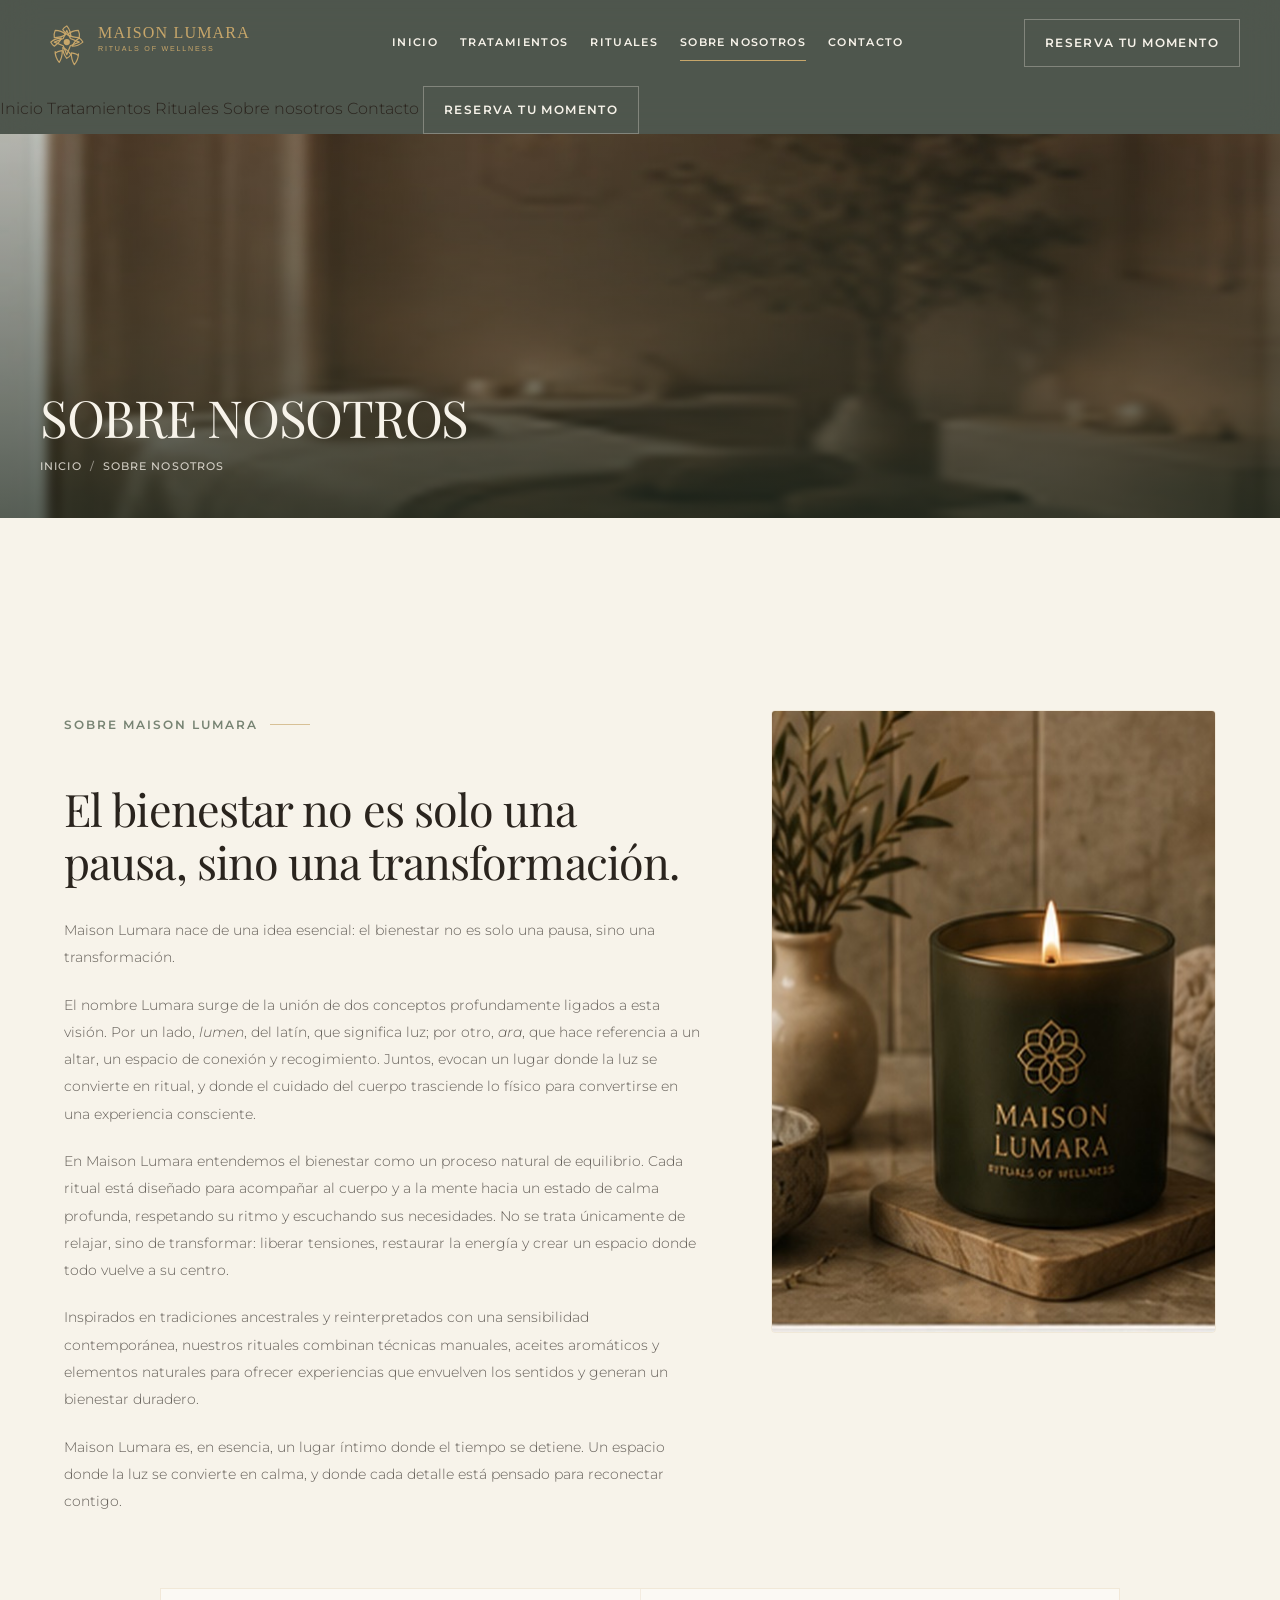
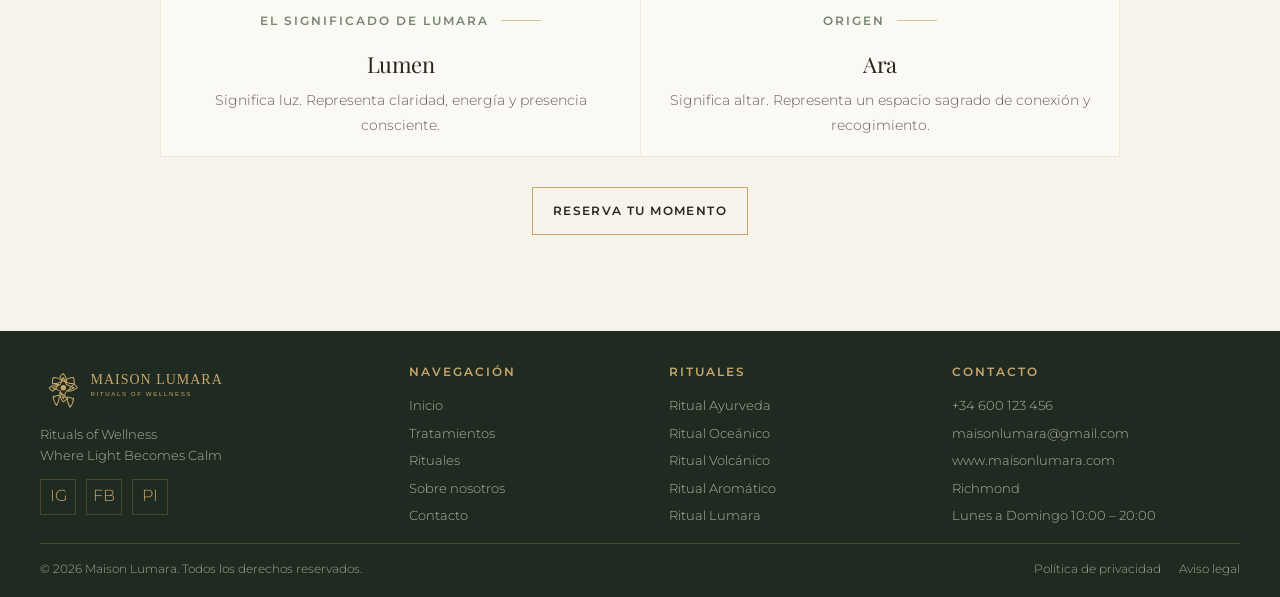
==== commit 37a85780: "Sync approved bienestar image asset" ====
--- a/about.html
+++ b/about.html
@@ -78,7 +78,7 @@
 
             <div class="about-story-media about-images reveal">
               <figure>
-                <img src="assets/sobre-nosotros-2.jpg" alt="Vela editorial Maison Lumara" loading="lazy" />
+                <img src="assets/sobre-nosotros-2.jpg" alt="Ritual de luz Maison Lumara" loading="lazy" />
               </figure>
             </div>
           </div>
--- a/styles.css
+++ b/styles.css
@@ -412,6 +412,13 @@
   border: 1px solid rgba(199, 166, 106, 0.14);
 }
 
+.feature-split-figure img {
+  width: 100%;
+  height: 100%;
+  object-fit: cover;
+  object-position: center center;
+}
+
 #tratamientos.section {
   padding-top: 50px;
   padding-bottom: 56px;
@@ -699,6 +706,7 @@
   height: 100%;
   object-fit: cover;
   object-position: center center;
+  display: block;
 }
 
 .cta-panel-image::after {
@@ -839,8 +847,8 @@
   margin: 0 auto;
   padding: 96px 24px 72px;
   display: grid;
-  grid-template-columns: minmax(0, 1.15fr) minmax(300px, 0.65fr);
-  gap: 64px;
+  grid-template-columns: minmax(0, 0.95fr) minmax(320px, 0.65fr);
+  gap: 56px;
   align-items: start;
 }
 
@@ -849,17 +857,17 @@
 }
 
 .about-copy {
-  max-width: 620px;
+  max-width: 640px;
 }
 
 .about-copy > h2 {
-  max-width: 620px;
+  max-width: 640px;
   font-size: clamp(31px, 3.5vw, 47px);
   line-height: 1.18;
 }
 
 .about-copy .stack-md {
-  max-width: 620px;
+  max-width: 640px;
 }
 
 .about-copy .stack-md p {
@@ -876,23 +884,17 @@
 .about-images figure {
   margin: 0;
   overflow: hidden;
-  border-radius: var(--radius-sm);
-  border: 1px solid rgba(199, 166, 106, 0.12);
-}
-
-.about-story-media figure:not(:last-child),
-.about-images figure:not(:last-child),
-.about-images img:not(:last-child) {
-  display: none;
+  border: 1px solid rgba(199, 166, 106, 0.14);
+  border-radius: 4px;
+  aspect-ratio: 4 / 5.6;
 }
 
 .about-story-media img,
 .about-images img {
   width: 100%;
-  aspect-ratio: 3 / 4;
-  height: auto;
+  height: 100%;
   object-fit: cover;
-  display: block;
+  object-position: center center;
 }
 
 .meaning-card {
@@ -1375,7 +1377,7 @@
 
   .about-story-media img,
   .about-images img {
-    aspect-ratio: 4 / 3;
+    aspect-ratio: 4 / 5;
   }
 
   .page-hero {
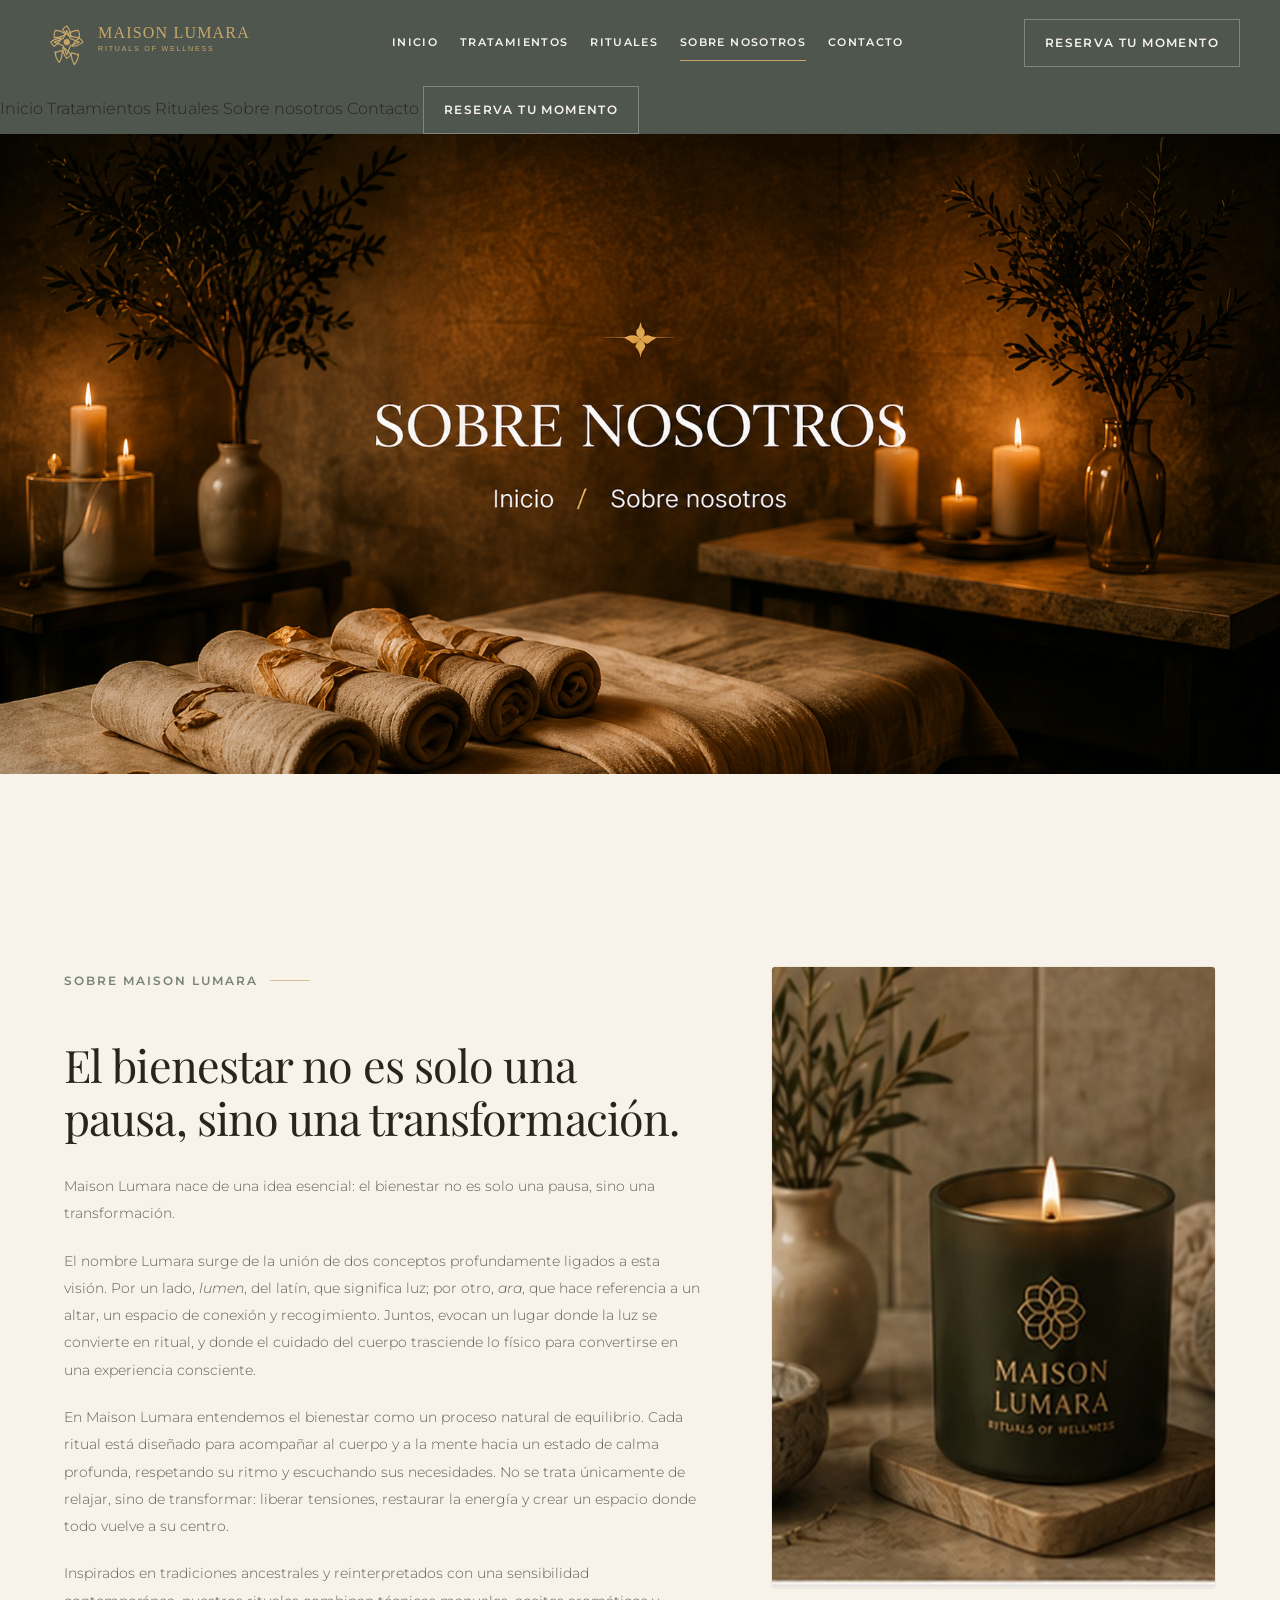
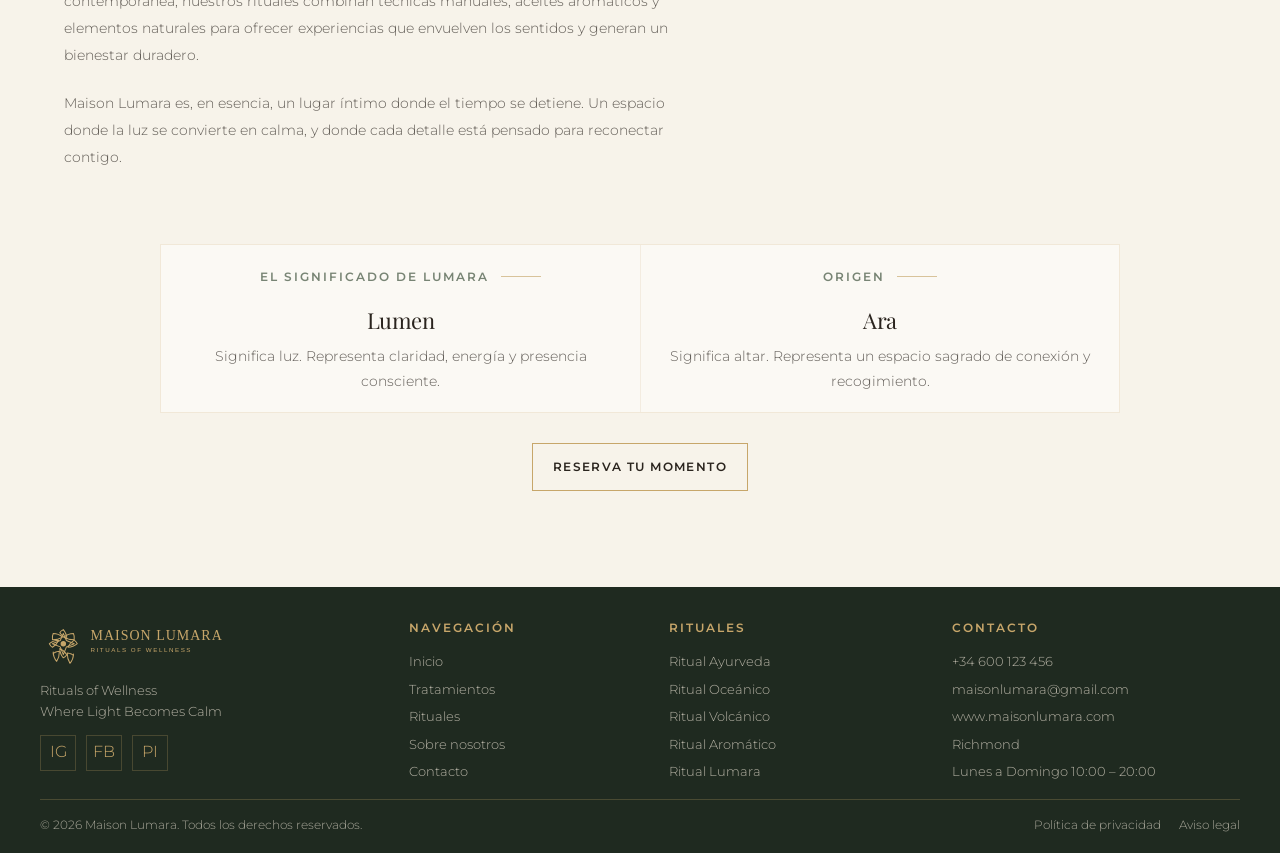
==== commit e22320be: "Sync about hero and CTA layout updates" ====
--- a/about.html
+++ b/about.html
@@ -46,10 +46,7 @@
           <div class="page-hero-media">
             <img src="assets/sobre-nosotros-hero.jpg" alt="Cabina spa cálida Maison Lumara" />
           </div>
-          <div class="container page-hero-content reveal">
-            <h1>Sobre nosotros</h1>
-            <div class="breadcrumb">Inicio <span>/</span> Sobre nosotros</div>
-          </div>
+          <div class="container page-hero-content reveal" aria-hidden="true"></div>
         </section>
 
         <section class="section section-ivory">
--- a/styles.css
+++ b/styles.css
@@ -800,45 +800,31 @@
 
 .page-hero {
   position: relative;
-  min-height: 384px;
-  display: flex;
-  align-items: end;
-  color: var(--ivory);
+  min-height: auto;
+  display: block;
+  color: inherit;
+  background: var(--ivory);
 }
 
 .page-hero::after {
-  content: "";
-  position: absolute;
-  inset: 0;
-  background: linear-gradient(180deg, rgba(31, 42, 32, 0.3) 0%, rgba(31, 42, 32, 0.74) 100%);
+  display: none;
 }
 
 .page-hero .container {
+  display: none;
+}
+
+.page-hero-media {
   position: relative;
-  z-index: 2;
-  padding: 140px 0 38px;
-}
-
-.page-hero h1 {
-  text-transform: uppercase;
-  font-size: clamp(34px, 4vw, 52px);
-  letter-spacing: -0.025em;
-}
-
-.breadcrumb {
-  display: inline-flex;
-  flex-wrap: wrap;
-  gap: 8px;
-  margin-top: 12px;
-  font-size: 11px;
-  font-weight: 500;
-  letter-spacing: 1.1px;
-  text-transform: uppercase;
-  color: rgba(247, 243, 234, 0.8);
-}
-
-.breadcrumb span {
-  opacity: 0.6;
+  inset: auto;
+}
+
+.page-hero-media img {
+  width: 100%;
+  height: auto;
+  display: block;
+  object-fit: contain;
+  object-position: center center;
 }
 
 .about-story,
@@ -1380,11 +1366,4 @@
     aspect-ratio: 4 / 5;
   }
 
-  .page-hero {
-    min-height: 360px;
-  }
-
-  .page-hero .container {
-    padding: 134px 0 42px;
-  }
-}
+}
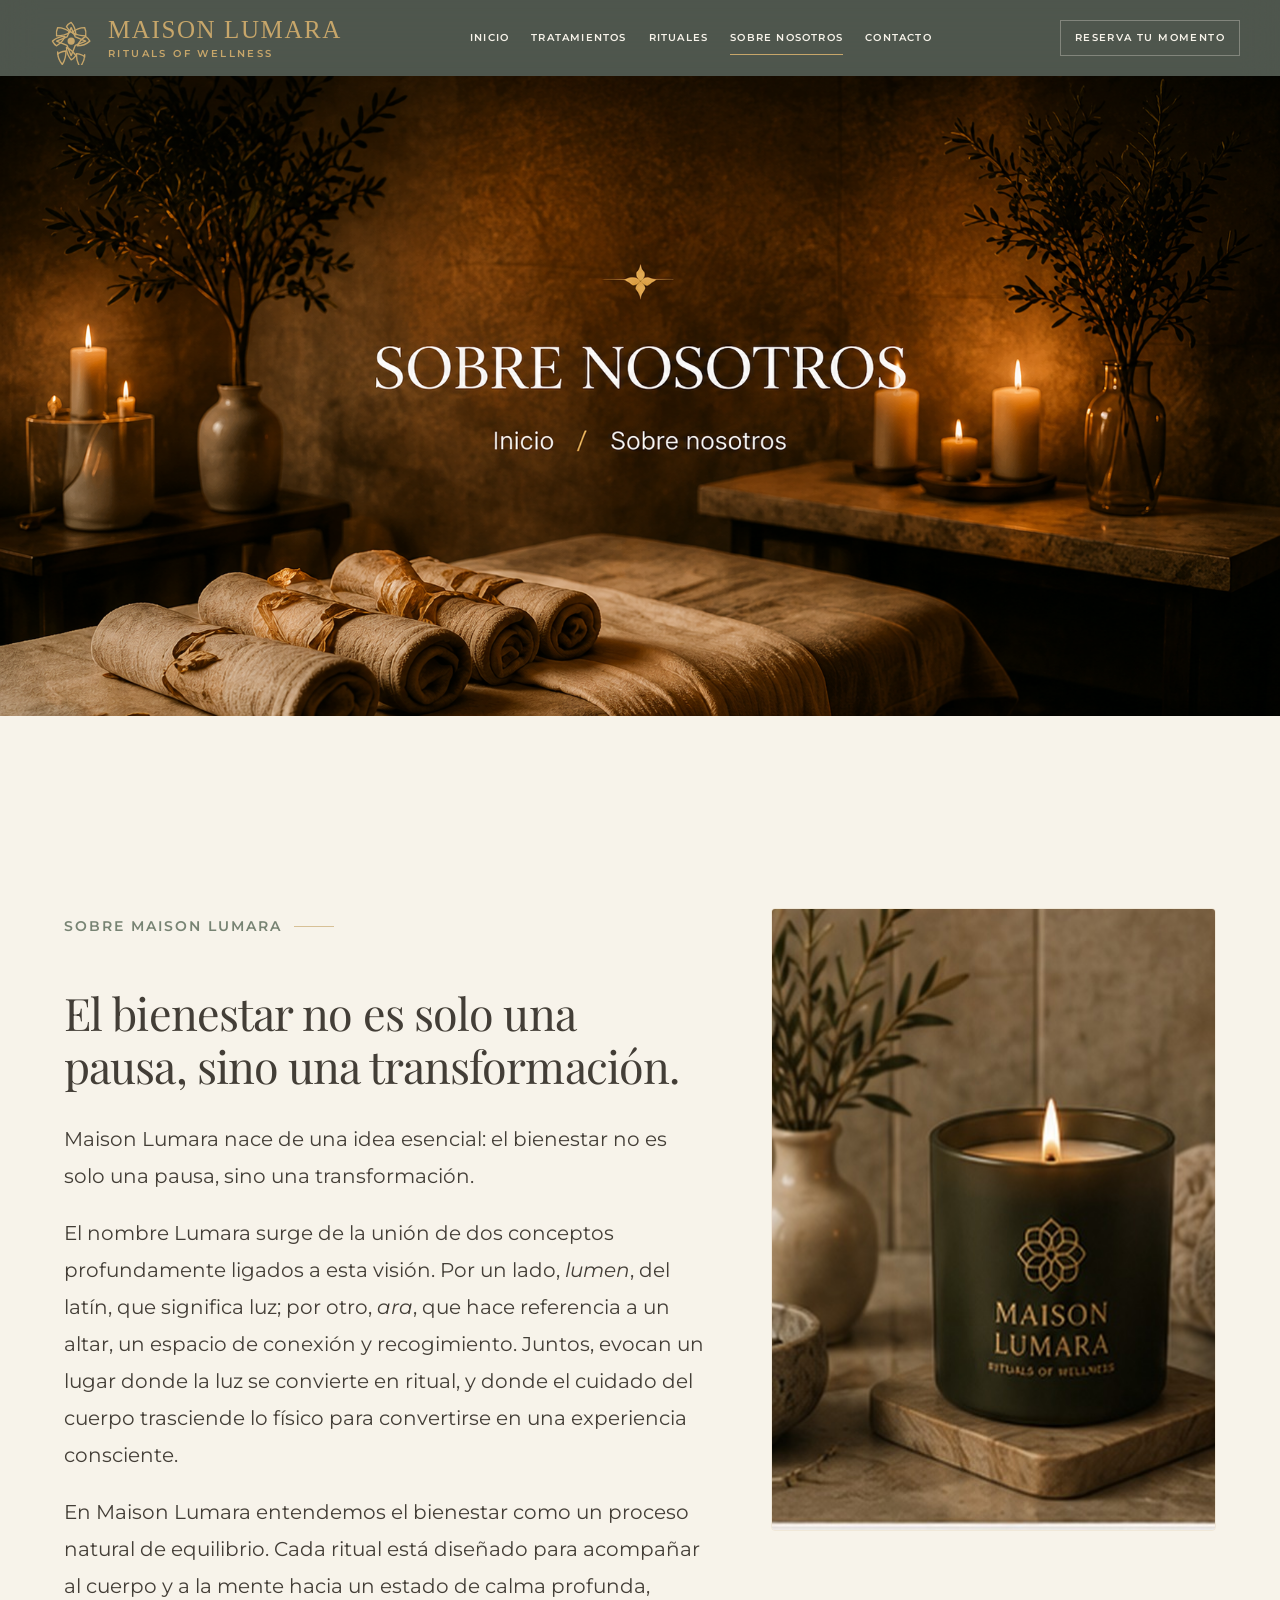
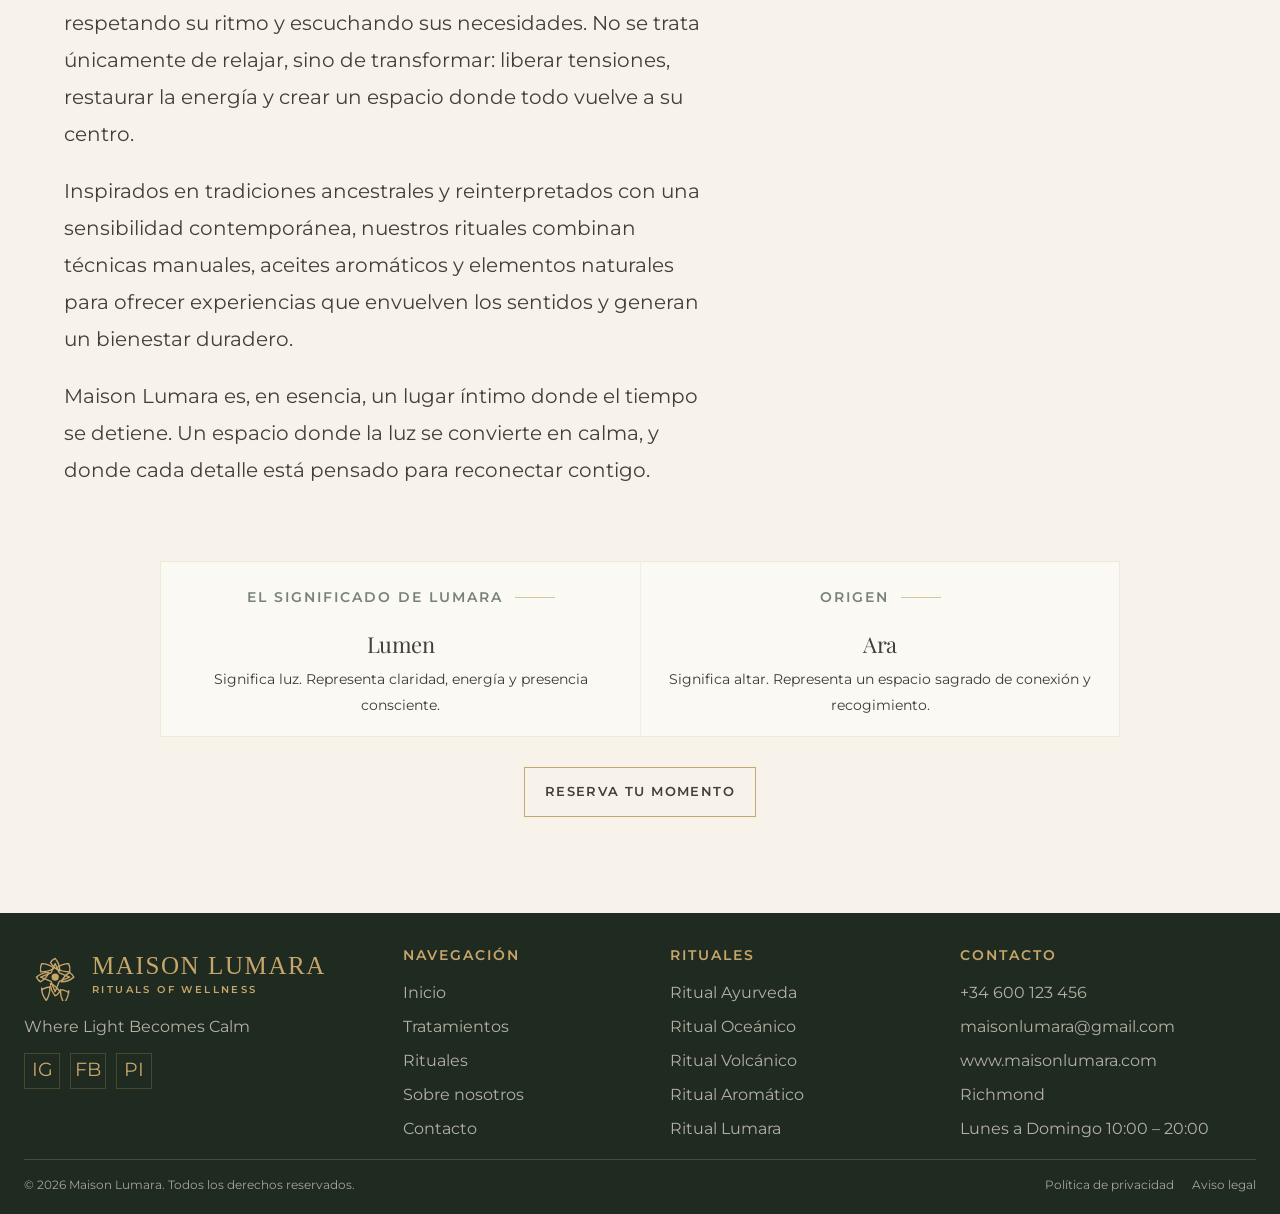
==== commit bbb8d2b5: "Rebuild site branding with inline logo mark" ====
--- a/about.html
+++ b/about.html
@@ -15,7 +15,11 @@
       <header class="site-header" data-header>
         <div class="container header-bar">
           <a class="brand" href="index.html" aria-label="Maison Lumara">
-            <img src="assets/logo-maison-lumara.svg" alt="Maison Lumara" />
+            <svg class="brand-icon" viewBox="0 0 104 104" aria-hidden="true" xmlns="http://www.w3.org/2000/svg"><g transform="translate(16 14)" fill="none" stroke="currentColor" stroke-width="2.6" stroke-linecap="round" stroke-linejoin="round"><circle cx="44" cy="44" r="7" fill="currentColor" stroke="none"/><path d="M44 8c6 7 9 15 9 24-7-3-13-8-18-16 2-4 5-6 9-8Z"/><path d="M44 80c4-2 7-5 9-8-5-8-11-13-18-16 0 9 3 17 9 24Z"/><path d="M8 44c7-6 15-9 24-9-3 7-8 13-16 18-4-2-6-5-8-9Z"/><path d="M80 44c-2-4-5-7-8-9-8 5-13 11-16 18 9 0 17-3 24-9Z"/><path d="M18 18c9 0 17 3 24 9-8 5-16 7-26 7-1-7 0-12 2-16Z"/><path d="M70 18c2 4 3 9 2 16-10 0-18-2-26-7 7-6 15-9 24-9Z"/><path d="M18 70c2-4 7-6 16-7 0 10-2 18-7 26-6-7-9-15-9-24Z"/><path d="M70 70c0 9-3 17-9 24-5-8-7-16-7-26 9 1 14 3 16 7Z"/><path d="M44 18 52 36 72 44 52 52 44 72 36 52 16 44 36 36Z"/></g></svg>
+            <span class="brand-text">
+              <span class="brand-name">Maison Lumara</span>
+              <span class="brand-tagline">Rituals of Wellness</span>
+            </span>
           </a>
           <nav class="site-nav" aria-label="Principal">
             <a href="index.html">Inicio</a>
@@ -105,8 +109,13 @@
         <div class="container">
           <div class="footer-grid">
             <div class="footer-brand">
-              <img class="footer-logo" src="assets/logo-maison-lumara.svg" alt="Maison Lumara" />
-              <p>Rituals of Wellness</p>
+              <a class="footer-brand-logo" href="index.html" aria-label="Maison Lumara">
+                <svg class="brand-icon footer-logo" viewBox="0 0 104 104" aria-hidden="true" xmlns="http://www.w3.org/2000/svg"><g transform="translate(16 14)" fill="none" stroke="currentColor" stroke-width="2.6" stroke-linecap="round" stroke-linejoin="round"><circle cx="44" cy="44" r="7" fill="currentColor" stroke="none"/><path d="M44 8c6 7 9 15 9 24-7-3-13-8-18-16 2-4 5-6 9-8Z"/><path d="M44 80c4-2 7-5 9-8-5-8-11-13-18-16 0 9 3 17 9 24Z"/><path d="M8 44c7-6 15-9 24-9-3 7-8 13-16 18-4-2-6-5-8-9Z"/><path d="M80 44c-2-4-5-7-8-9-8 5-13 11-16 18 9 0 17-3 24-9Z"/><path d="M18 18c9 0 17 3 24 9-8 5-16 7-26 7-1-7 0-12 2-16Z"/><path d="M70 18c2 4 3 9 2 16-10 0-18-2-26-7 7-6 15-9 24-9Z"/><path d="M18 70c2-4 7-6 16-7 0 10-2 18-7 26-6-7-9-15-9-24Z"/><path d="M70 70c0 9-3 17-9 24-5-8-7-16-7-26 9 1 14 3 16 7Z"/><path d="M44 18 52 36 72 44 52 52 44 72 36 52 16 44 36 36Z"/></g></svg>
+                <span class="brand-text">
+                  <span class="brand-name">Maison Lumara</span>
+                  <span class="brand-tagline">Rituals of Wellness</span>
+                </span>
+              </a>
               <p>Where Light Becomes Calm</p>
               <div class="socials">
                 <a href="#" aria-label="Instagram">IG</a>
--- a/styles.css
+++ b/styles.css
@@ -14,7 +14,7 @@
   --line-strong: rgba(199, 166, 106, 0.42);
   --shadow-soft: 0 18px 38px rgba(49, 35, 22, 0.055);
   --radius-sm: 4px;
-  --container: 1200px;
+  --container: 1440px;
   --section-space: 96px;
   --section-space-mobile: 64px;
   --transition: 250ms ease;
@@ -37,10 +37,11 @@
 body {
   margin: 0;
   font-family: "Montserrat", sans-serif;
-  font-weight: 300;
-  color: var(--text);
+  font-size: 19px;
+  line-height: 1.82;
+  font-weight: 400;
+  color: rgba(42, 36, 30, 0.88);
   background: var(--ivory);
-  line-height: 1.8;
   -webkit-font-smoothing: antialiased;
   text-rendering: optimizeLegibility;
 }
@@ -80,7 +81,7 @@
   align-items: center;
   gap: 12px;
   margin: 0 0 20px;
-  font-size: 12px;
+  font-size: 14px;
   font-weight: 600;
   letter-spacing: 2px;
   text-transform: uppercase;
@@ -134,7 +135,10 @@
 
 p {
   margin: 0;
-  color: var(--text-soft);
+  font-size: 20px;
+  line-height: 1.85;
+  font-weight: 400;
+  color: rgba(42, 36, 30, 0.9);
 }
 
 .stack-lg > * + * {
@@ -159,7 +163,7 @@
   border: 1px solid var(--gold);
   background: transparent;
   color: inherit;
-  font-size: 12px;
+  font-size: 13px;
   font-weight: 600;
   letter-spacing: 1.4px;
   text-transform: uppercase;
@@ -207,6 +211,7 @@
   inset: 0 0 auto;
   background: transparent;
   backdrop-filter: none;
+  z-index: 20;
 }
 
 .site-header.is-scrolled {
@@ -219,18 +224,57 @@
   align-items: center;
   justify-content: space-between;
   gap: 22px;
-  min-height: 86px;
-}
-
-.brand {
+  width: min(calc(100% - 48px), 1200px);
+  margin: 0 auto;
+  min-height: 76px;
+}
+
+.brand,
+.footer-brand-logo {
   display: inline-flex;
   align-items: center;
+  gap: 14px;
   min-width: 0;
-}
-
-.brand img {
-  width: 232px;
-  max-width: 100%;
+  background: transparent !important;
+  padding: 0 !important;
+}
+
+.brand-icon {
+  width: 54px;
+  height: 54px;
+  height: auto;
+  display: block;
+  flex: 0 0 auto;
+  background: transparent !important;
+  color: var(--gold);
+}
+
+.brand-text {
+  display: flex;
+  flex-direction: column;
+  min-width: 0;
+}
+
+.brand-name {
+  display: block;
+  font-family: "Cinzel", serif;
+  font-size: 25px;
+  line-height: 1;
+  letter-spacing: 1.6px;
+  color: var(--gold);
+  text-transform: uppercase;
+}
+
+.brand-tagline {
+  display: block;
+  margin-top: 7px;
+  font-family: "Montserrat", sans-serif;
+  font-size: 10px;
+  font-weight: 600;
+  line-height: 1;
+  letter-spacing: 2.4px;
+  color: var(--gold);
+  text-transform: uppercase;
 }
 
 .site-nav {
@@ -241,9 +285,9 @@
 
 .site-nav a {
   position: relative;
-  font-size: 11px;
+  font-size: 10px;
   font-weight: 600;
-  letter-spacing: 1.35px;
+  letter-spacing: 1.2px;
   text-transform: uppercase;
   color: var(--ivory);
 }
@@ -272,6 +316,16 @@
   gap: 18px;
 }
 
+.header-actions .button {
+  font-size: 10px;
+  min-height: 36px;
+  padding: 8px 14px;
+}
+
+.mobile-panel {
+  display: none;
+}
+
 .menu-toggle {
   display: none;
   width: 48px;
@@ -312,74 +366,122 @@
 
 .hero {
   position: relative;
-  min-height: 736px;
-  display: flex;
-  align-items: center;
-  color: var(--ivory);
-  background: var(--olive-dark);
+  width: min(calc(100% - 32px), 1360px);
+  height: 560px;
+  margin: 0 auto;
+  display: grid;
+  grid-template-columns: 36% 64%;
+  overflow: hidden;
+  background: #1f2a20;
 }
 
 .hero::before {
-  content: "";
-  position: absolute;
-  inset: 0;
-  background: linear-gradient(90deg, rgba(31, 42, 32, 0.92) 0%, rgba(31, 42, 32, 0.62) 38%, rgba(31, 42, 32, 0.12) 100%);
-  z-index: 1;
-}
-
-.hero-media,
-.page-hero-media {
-  position: absolute;
-  inset: 0;
-}
-
-.hero-media img,
-.page-hero-media img {
+  display: none !important;
+}
+
+.hero-media {
+  position: relative !important;
+  inset: auto !important;
+  grid-column: 2;
+  width: 100%;
+  height: 100%;
+}
+
+.hero-media img {
   width: 100%;
   height: 100%;
   object-fit: cover;
-}
-
-.hero-content,
-.page-hero-content {
+  object-position: center center;
+  transform: none !important;
+  filter: none !important;
+  image-rendering: auto;
+  display: block;
+}
+
+.hero-inner {
+  display: none;
+}
+
+.hero-copy {
   position: relative;
-  z-index: 2;
-}
-
-.hero-inner {
-  width: min(calc(100% - 48px), var(--container));
-  margin: 0 auto;
-  padding: 146px 0 90px;
-}
-
-.hero-copy {
-  max-width: 452px;
+  z-index: 3;
+  background: #1f2a20;
+  padding: 118px 46px 56px;
+  display: flex;
+  flex-direction: column;
+  justify-content: flex-start;
+  max-width: none;
+  width: 100%;
 }
 
 .hero-copy h1 {
-  max-width: 426px;
   text-transform: uppercase;
-  font-size: clamp(34px, 5.25vw, 59px);
+  font-size: clamp(36px, 3.5vw, 56px);
+  line-height: 1.02;
   letter-spacing: -0.03em;
+  color: #f7f3ea;
 }
 
 .hero-copy p {
-  max-width: 344px;
-  font-size: 16px;
-  line-height: 1.86;
-  color: rgba(247, 243, 234, 0.82);
+  max-width: 310px;
+  margin-top: 18px;
+  font-size: 15px;
+  line-height: 1.7;
+  color: rgba(247, 243, 234, 0.86);
+}
+
+.hero-copy .button {
+  display: inline-flex;
+  width: fit-content;
+  min-width: 190px;
+  margin-top: 24px;
+  color: #f7f3ea !important;
+  border-color: #c7a66a;
+  opacity: 1 !important;
+  visibility: visible !important;
+  font-size: 11px;
+  min-height: 42px;
+  padding: 11px 18px;
+  background: transparent;
+}
+
+.hero-copy .button::before,
+.hero-copy .button::after {
+  display: none;
+}
+
+.hero-copy .button:hover {
+  background: #c7a66a;
+  color: #1f2a20;
 }
 
 .hero-tagline {
   display: inline-flex;
   align-items: center;
   gap: 10px;
-  margin-top: 24px;
-  font-size: 11px;
+  margin-top: 18px;
+  font-size: 10px;
   font-weight: 600;
-  letter-spacing: 1.8px;
+  letter-spacing: 1.6px;
   text-transform: uppercase;
   color: var(--gold);
+}
+
+.hero-media::before {
+  content: "";
+  position: absolute;
+  inset: 0;
+  z-index: 2;
+  pointer-events: none;
+  background: linear-gradient(
+    90deg,
+    #1f2a20 0%,
+    rgba(31, 42, 32, 0.92) 6%,
+    rgba(31, 42, 32, 0.68) 16%,
+    rgba(31, 42, 32, 0.32) 30%,
+    rgba(31, 42, 32, 0.08) 48%,
+    rgba(31, 42, 32, 0) 64%
+  );
 }
 
 .hero-tagline::before {
@@ -429,14 +531,25 @@
 }
 
 #tratamientos h2 {
-  max-width: 430px;
-  font-size: clamp(30px, 3.6vw, 52px);
+  max-width: 720px;
+  font-size: clamp(50px, 4.8vw, 76px);
   line-height: 1.22;
 }
 
 #tratamientos p {
-  max-width: 395px;
-  font-size: 15px;
+  max-width: 720px;
+  font-size: 20px;
+  line-height: 1.8;
+  font-weight: 400;
+  color: rgba(42, 36, 30, 0.86);
+}
+
+#tratamientos .container {
+  width: min(calc(100% - 32px), 1680px);
+}
+
+#rituales .container {
+  width: min(calc(100% - 48px), 1600px);
 }
 
 .centered-heading {
@@ -456,25 +569,26 @@
 }
 
 .centered-heading h2 {
-  font-size: clamp(32px, 3.8vw, 50px);
+  font-size: clamp(54px, 5vw, 78px);
 }
 
 .ritual-grid {
   display: grid;
-  grid-template-columns: repeat(5, minmax(0, 1fr));
-  gap: 16px;
+  grid-template-columns: repeat(5, minmax(220px, 1fr));
+  gap: 22px;
   align-items: stretch;
 }
 
 #rituales.section {
-  padding-top: 24px;
-  padding-bottom: 40px;
+  padding-top: 48px;
+  padding-bottom: 64px;
 }
 
 .ritual-card {
   display: flex;
   flex-direction: column;
   height: 100%;
+  min-height: 720px;
   border: 1px solid var(--line);
   background: var(--ivory);
   transition: transform var(--transition), box-shadow var(--transition), border-color var(--transition);
@@ -488,7 +602,9 @@
 }
 
 .card-figure {
+  width: 100%;
   aspect-ratio: 4 / 3;
+  min-height: 310px;
   overflow: hidden;
 }
 
@@ -510,29 +626,30 @@
   display: flex;
   flex: 1;
   flex-direction: column;
-  padding: 17px 13px 13px;
+  padding: 30px 26px 26px;
 }
 
 .ritual-card h3 {
   font-family: "Cinzel", serif;
-  font-size: 13px;
-  line-height: 1.38;
+  font-size: 25px;
+  line-height: 1.32;
   letter-spacing: 0.01em;
   text-transform: uppercase;
 }
 
 .card-subtitle {
   margin: 8px 0 12px;
-  font-size: 9px;
+  font-size: 15px;
+  line-height: 1.45;
   font-weight: 500;
-  letter-spacing: 1px;
+  letter-spacing: 0.7px;
   text-transform: uppercase;
   color: var(--olive-soft);
 }
 
 .card-body p {
-  font-size: 10.5px;
-  line-height: 1.78;
+  font-size: 20px;
+  line-height: 1.75;
 }
 
 .card-meta {
@@ -540,9 +657,9 @@
   gap: 14px;
   margin-top: auto;
   padding: 14px 0 14px;
-  font-size: 10px;
+  font-size: 15px;
   font-weight: 600;
-  letter-spacing: 1.2px;
+  letter-spacing: 0.9px;
   text-transform: uppercase;
   color: var(--text);
 }
@@ -560,8 +677,13 @@
 
 .ritual-card .button,
 .grid-cta .button {
-  min-height: 40px;
-  padding: 11px 14px;
+  min-height: 48px;
+  padding: 14px 22px;
+  font-size: 15px;
+}
+
+.ritual-card .button {
+  font-size: 15px;
 }
 
 .ritual-card .button {
@@ -611,6 +733,11 @@
   color: rgba(247, 243, 234, 0.78);
 }
 
+.final-cta__content p {
+  font-size: 17px;
+  line-height: 1.8;
+}
+
 .final-cta__content h2 {
   max-width: 320px;
   color: #f7f3ea;
@@ -650,15 +777,15 @@
 .value-card h3 {
   margin-bottom: 8px;
   font-family: "Montserrat", sans-serif;
-  font-size: 12px;
+  font-size: 15px;
   font-weight: 600;
   letter-spacing: 1px;
   text-transform: uppercase;
 }
 
 .value-card p {
-  font-size: 12px;
-  line-height: 1.72;
+  font-size: 17px;
+  line-height: 1.75;
 }
 
 .cta-panel {
@@ -691,7 +818,8 @@
 
 .cta-panel-copy p {
   max-width: 292px;
-  font-size: 14px;
+  font-size: 17px;
+  line-height: 1.8;
 }
 
 .cta-panel-image {
@@ -734,14 +862,18 @@
 .footer-column p,
 .footer-column a {
   color: rgba(232, 224, 209, 0.74);
-  font-size: 13px;
-  line-height: 1.65;
+  font-size: 16px;
+  line-height: 1.75;
+}
+
+.footer-bottom {
+  font-size: 15px;
 }
 
 .footer-column h3 {
   margin-bottom: 16px;
   font-family: "Montserrat", sans-serif;
-  font-size: 12px;
+  font-size: 14px;
   font-weight: 600;
   letter-spacing: 2px;
   text-transform: uppercase;
@@ -754,9 +886,17 @@
   gap: 6px;
 }
 
+.footer-brand-logo {
+  margin-bottom: 12px;
+}
+
 .footer-logo {
-  width: 202px;
-  margin-bottom: 12px;
+  width: 54px;
+}
+
+.footer-brand .brand-name,
+.footer-brand .brand-tagline {
+  color: var(--gold);
 }
 
 .socials {
@@ -843,7 +983,7 @@
 }
 
 .about-copy {
-  max-width: 640px;
+  max-width: 720px;
 }
 
 .about-copy > h2 {
@@ -857,8 +997,10 @@
 }
 
 .about-copy .stack-md p {
-  font-size: 14px;
-  line-height: 1.95;
+  font-size: 20px;
+  line-height: 1.85;
+  font-weight: 400;
+  color: rgba(42, 36, 30, 0.88);
 }
 
 .about-story-media,
@@ -937,9 +1079,11 @@
   line-height: 1.18;
 }
 
-.ritual-intro > .stack-lg p {
-  font-size: 14px;
-  line-height: 1.9;
+.ritual-intro p {
+  font-size: 20px;
+  line-height: 1.85;
+  font-weight: 400;
+  color: rgba(42, 36, 30, 0.88);
 }
 
 .ritual-intro-media {
@@ -1075,8 +1219,8 @@
 }
 
 .benefit-card p {
-  font-size: 12px;
-  line-height: 1.72;
+  font-size: 17px;
+  line-height: 1.75;
 }
 
 .benefit-card svg {
@@ -1158,10 +1302,6 @@
     grid-template-columns: repeat(3, minmax(0, 1fr));
   }
 
-  .ritual-card h3 {
-    font-size: 15px;
-  }
-
   .footer-grid {
     grid-template-columns: repeat(2, minmax(0, 1fr));
   }
@@ -1276,24 +1416,41 @@
   }
 
   .container,
+  #rituales .container,
+  #tratamientos .container,
   .hero-inner {
-    width: min(calc(100% - 40px), var(--container));
+    width: min(calc(100% - 32px), 100%);
   }
 
   .hero {
-    min-height: 640px;
-  }
-
-  .hero-inner {
-    padding: 132px 0 72px;
+    min-height: auto;
   }
 
   .header-bar {
     min-height: 76px;
   }
 
-  .brand img {
-    width: 198px;
+  .brand,
+  .footer-brand-logo {
+    gap: 12px;
+  }
+
+  .brand-icon {
+    width: 46px;
+  }
+
+  .brand-name {
+    font-size: 21px;
+  }
+
+  .brand-tagline {
+    font-size: 9px;
+    letter-spacing: 2px;
+  }
+
+  body,
+  p {
+    font-size: 18px;
   }
 
   .ritual-grid,
@@ -1347,8 +1504,12 @@
     font-size: 16px;
   }
 
+  .card-figure {
+    min-height: 260px;
+  }
+
   .card-body p {
-    font-size: 12px;
+    font-size: 18px;
   }
 
   .contact-strip,
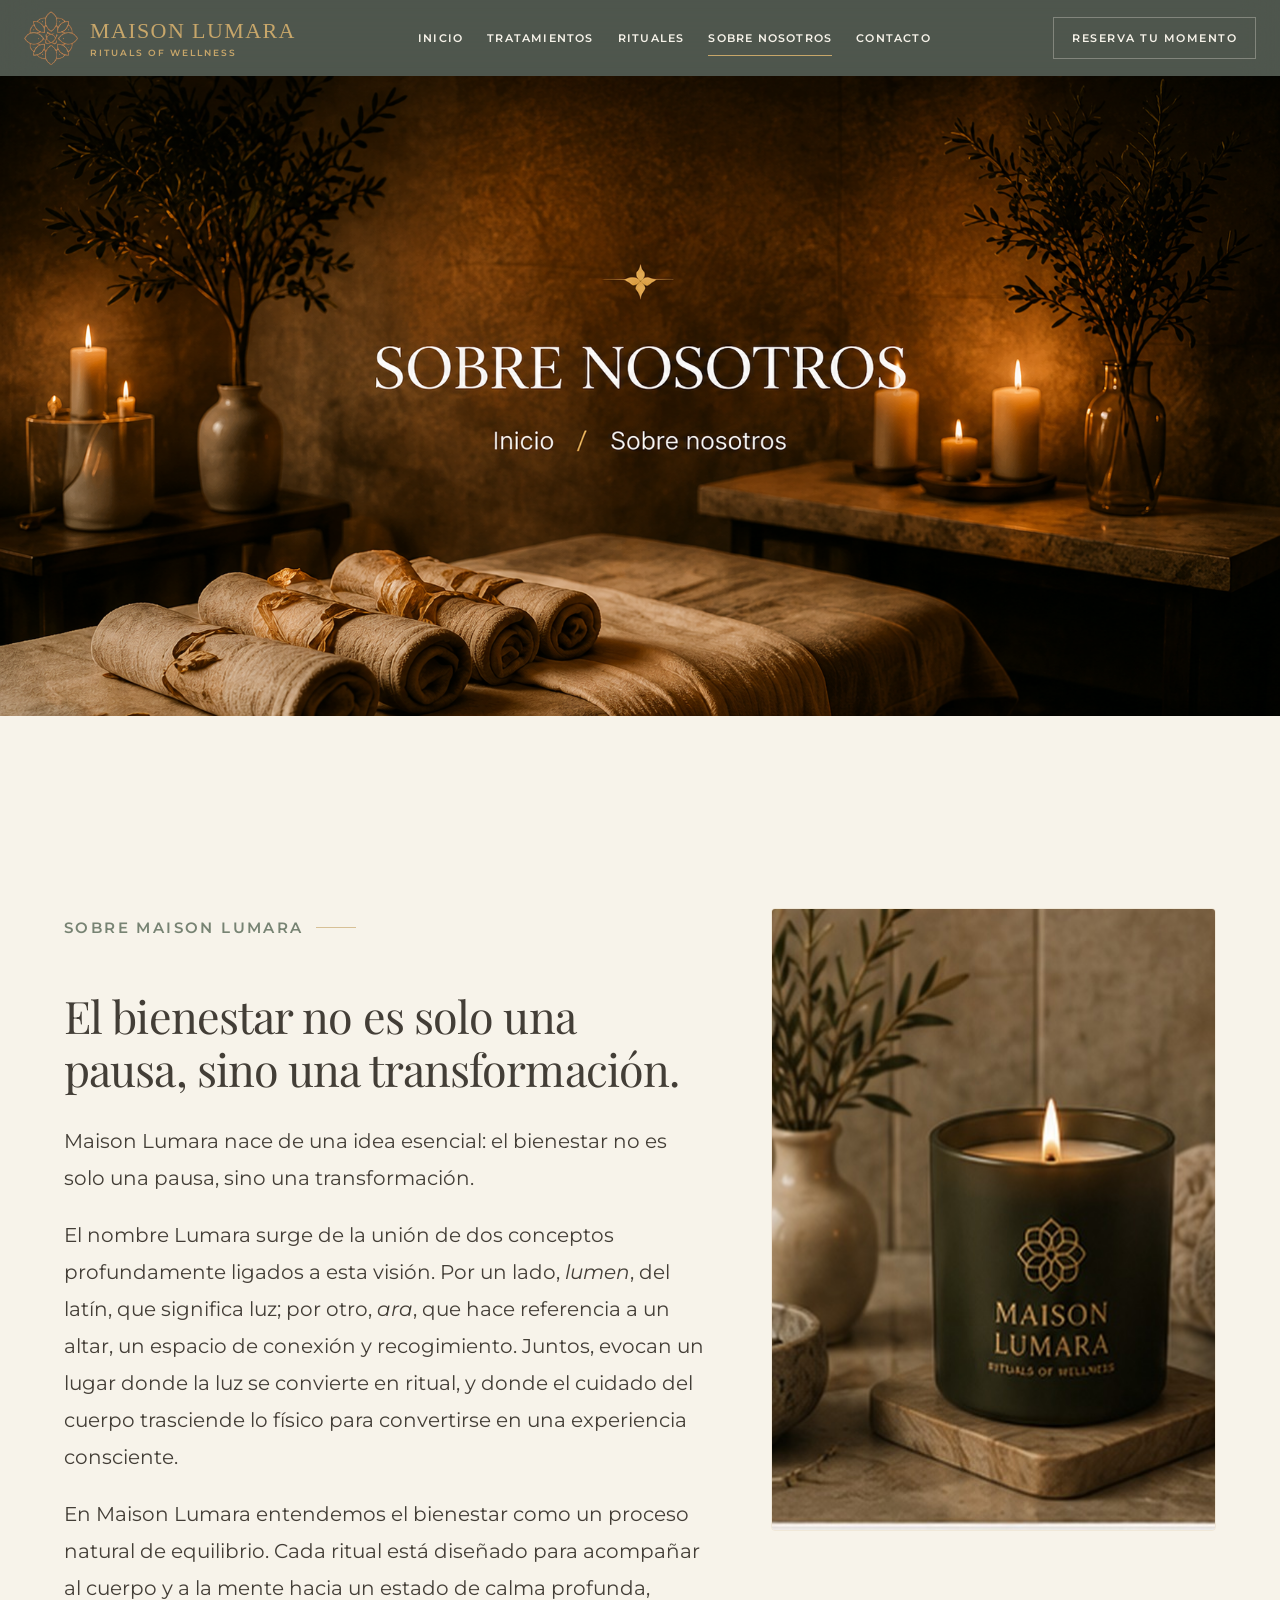
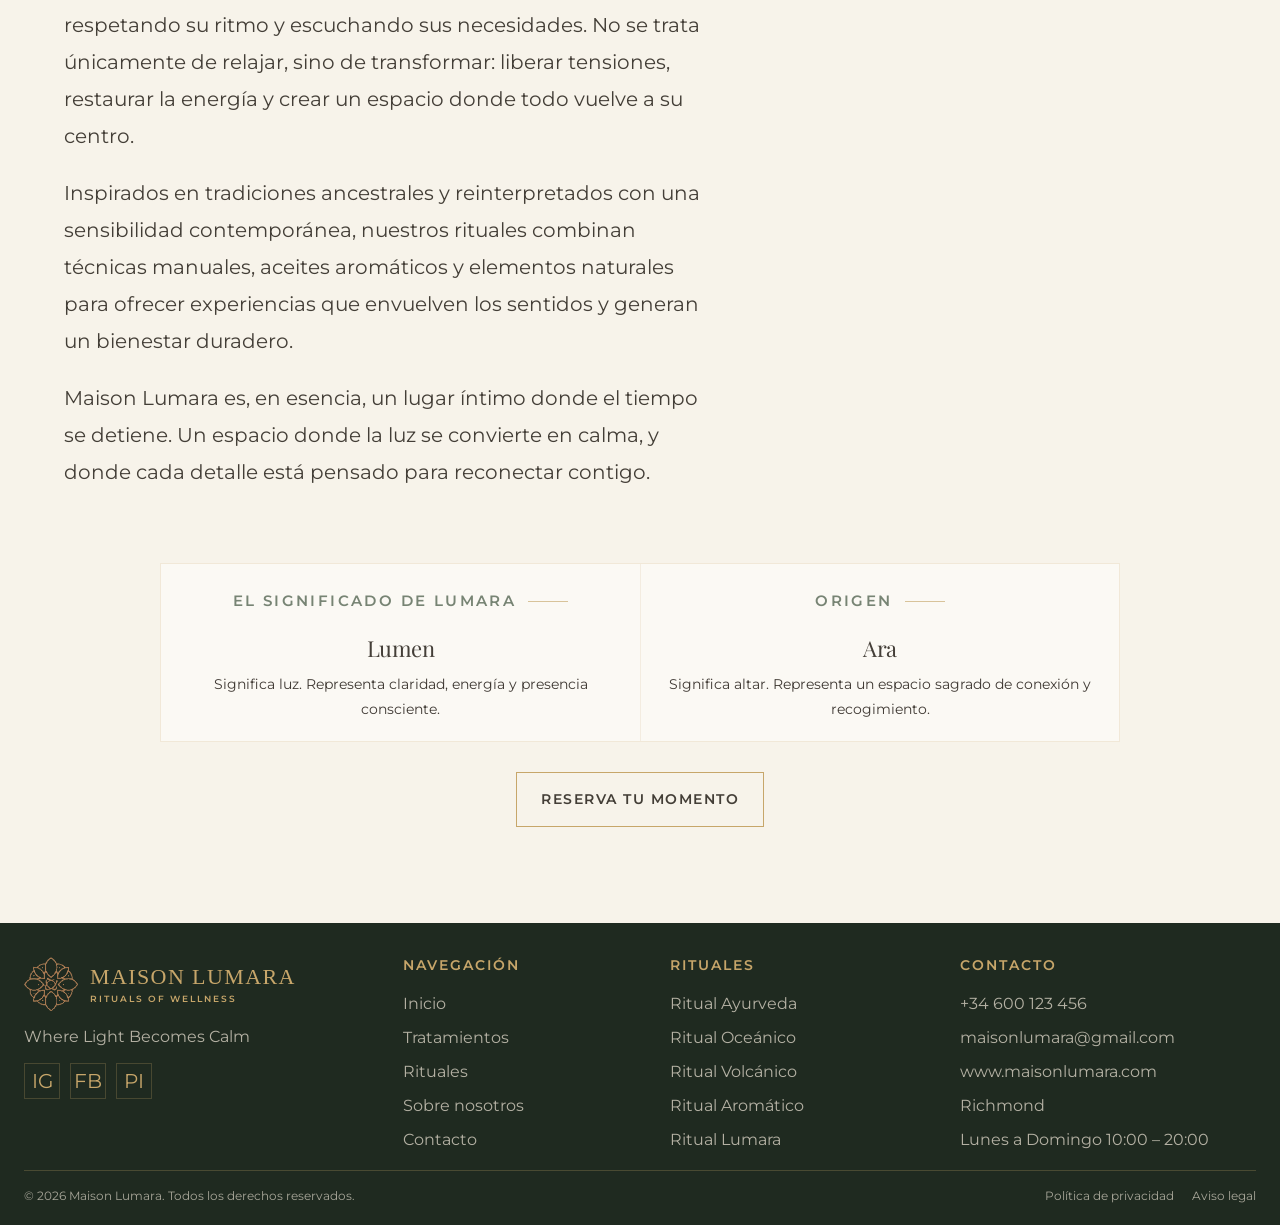
==== commit ada0ea5f: "Align hero and branding with approved reference" ====
--- a/about.html
+++ b/about.html
@@ -15,7 +15,7 @@
       <header class="site-header" data-header>
         <div class="container header-bar">
           <a class="brand" href="index.html" aria-label="Maison Lumara">
-            <svg class="brand-icon" viewBox="0 0 104 104" aria-hidden="true" xmlns="http://www.w3.org/2000/svg"><g transform="translate(16 14)" fill="none" stroke="currentColor" stroke-width="2.6" stroke-linecap="round" stroke-linejoin="round"><circle cx="44" cy="44" r="7" fill="currentColor" stroke="none"/><path d="M44 8c6 7 9 15 9 24-7-3-13-8-18-16 2-4 5-6 9-8Z"/><path d="M44 80c4-2 7-5 9-8-5-8-11-13-18-16 0 9 3 17 9 24Z"/><path d="M8 44c7-6 15-9 24-9-3 7-8 13-16 18-4-2-6-5-8-9Z"/><path d="M80 44c-2-4-5-7-8-9-8 5-13 11-16 18 9 0 17-3 24-9Z"/><path d="M18 18c9 0 17 3 24 9-8 5-16 7-26 7-1-7 0-12 2-16Z"/><path d="M70 18c2 4 3 9 2 16-10 0-18-2-26-7 7-6 15-9 24-9Z"/><path d="M18 70c2-4 7-6 16-7 0 10-2 18-7 26-6-7-9-15-9-24Z"/><path d="M70 70c0 9-3 17-9 24-5-8-7-16-7-26 9 1 14 3 16 7Z"/><path d="M44 18 52 36 72 44 52 52 44 72 36 52 16 44 36 36Z"/></g></svg>
+            <img class="brand-icon" src="assets/logo-icon-transparent.png" alt="" />
             <span class="brand-text">
               <span class="brand-name">Maison Lumara</span>
               <span class="brand-tagline">Rituals of Wellness</span>
@@ -110,7 +110,7 @@
           <div class="footer-grid">
             <div class="footer-brand">
               <a class="footer-brand-logo" href="index.html" aria-label="Maison Lumara">
-                <svg class="brand-icon footer-logo" viewBox="0 0 104 104" aria-hidden="true" xmlns="http://www.w3.org/2000/svg"><g transform="translate(16 14)" fill="none" stroke="currentColor" stroke-width="2.6" stroke-linecap="round" stroke-linejoin="round"><circle cx="44" cy="44" r="7" fill="currentColor" stroke="none"/><path d="M44 8c6 7 9 15 9 24-7-3-13-8-18-16 2-4 5-6 9-8Z"/><path d="M44 80c4-2 7-5 9-8-5-8-11-13-18-16 0 9 3 17 9 24Z"/><path d="M8 44c7-6 15-9 24-9-3 7-8 13-16 18-4-2-6-5-8-9Z"/><path d="M80 44c-2-4-5-7-8-9-8 5-13 11-16 18 9 0 17-3 24-9Z"/><path d="M18 18c9 0 17 3 24 9-8 5-16 7-26 7-1-7 0-12 2-16Z"/><path d="M70 18c2 4 3 9 2 16-10 0-18-2-26-7 7-6 15-9 24-9Z"/><path d="M18 70c2-4 7-6 16-7 0 10-2 18-7 26-6-7-9-15-9-24Z"/><path d="M70 70c0 9-3 17-9 24-5-8-7-16-7-26 9 1 14 3 16 7Z"/><path d="M44 18 52 36 72 44 52 52 44 72 36 52 16 44 36 36Z"/></g></svg>
+                <img class="brand-icon footer-logo" src="assets/logo-icon-transparent.png" alt="" />
                 <span class="brand-text">
                   <span class="brand-name">Maison Lumara</span>
                   <span class="brand-tagline">Rituals of Wellness</span>
--- a/styles.css
+++ b/styles.css
@@ -37,8 +37,8 @@
 body {
   margin: 0;
   font-family: "Montserrat", sans-serif;
-  font-size: 19px;
-  line-height: 1.82;
+  font-size: 20px;
+  line-height: 1.85;
   font-weight: 400;
   color: rgba(42, 36, 30, 0.88);
   background: var(--ivory);
@@ -81,9 +81,9 @@
   align-items: center;
   gap: 12px;
   margin: 0 0 20px;
-  font-size: 14px;
+  font-size: 15px;
   font-weight: 600;
-  letter-spacing: 2px;
+  letter-spacing: 2.4px;
   text-transform: uppercase;
   color: rgba(107, 122, 104, 0.92);
 }
@@ -158,14 +158,14 @@
   align-items: center;
   justify-content: center;
   gap: 10px;
-  min-height: 44px;
-  padding: 12px 20px;
+  min-height: 48px;
+  padding: 14px 24px;
   border: 1px solid var(--gold);
   background: transparent;
   color: inherit;
-  font-size: 13px;
+  font-size: 14px;
   font-weight: 600;
-  letter-spacing: 1.4px;
+  letter-spacing: 1.5px;
   text-transform: uppercase;
   transition: background-color var(--transition), color var(--transition), transform var(--transition), border-color var(--transition);
 }
@@ -224,7 +224,7 @@
   align-items: center;
   justify-content: space-between;
   gap: 22px;
-  width: min(calc(100% - 48px), 1200px);
+  width: min(calc(100% - 48px), 1240px);
   margin: 0 auto;
   min-height: 76px;
 }
@@ -233,7 +233,7 @@
 .footer-brand-logo {
   display: inline-flex;
   align-items: center;
-  gap: 14px;
+  gap: 12px;
   min-width: 0;
   background: transparent !important;
   padding: 0 !important;
@@ -242,11 +242,10 @@
 .brand-icon {
   width: 54px;
   height: 54px;
-  height: auto;
   display: block;
   flex: 0 0 auto;
   background: transparent !important;
-  color: var(--gold);
+  object-fit: contain;
 }
 
 .brand-text {
@@ -258,21 +257,21 @@
 .brand-name {
   display: block;
   font-family: "Cinzel", serif;
-  font-size: 25px;
+  font-size: 22px;
   line-height: 1;
-  letter-spacing: 1.6px;
+  letter-spacing: 1.4px;
   color: var(--gold);
   text-transform: uppercase;
 }
 
 .brand-tagline {
   display: block;
-  margin-top: 7px;
+  margin-top: 6px;
   font-family: "Montserrat", sans-serif;
-  font-size: 10px;
+  font-size: 9px;
   font-weight: 600;
   line-height: 1;
-  letter-spacing: 2.4px;
+  letter-spacing: 2px;
   color: var(--gold);
   text-transform: uppercase;
 }
@@ -280,12 +279,15 @@
 .site-nav {
   display: flex;
   align-items: center;
-  gap: 22px;
+  gap: 24px;
+  white-space: nowrap;
+  flex-wrap: nowrap;
 }
 
 .site-nav a {
   position: relative;
-  font-size: 10px;
+  white-space: nowrap;
+  font-size: 11px;
   font-weight: 600;
   letter-spacing: 1.2px;
   text-transform: uppercase;
@@ -317,9 +319,11 @@
 }
 
 .header-actions .button {
-  font-size: 10px;
-  min-height: 36px;
-  padding: 8px 14px;
+  white-space: nowrap;
+  min-width: 170px;
+  font-size: 11px;
+  min-height: 42px;
+  padding: 10px 18px;
 }
 
 .mobile-panel {
@@ -366,7 +370,7 @@
 
 .hero {
   position: relative;
-  width: min(calc(100% - 32px), 1360px);
+  width: min(calc(100% - 24px), 1360px);
   height: 560px;
   margin: 0 auto;
   display: grid;
@@ -416,32 +420,32 @@
 
 .hero-copy h1 {
   text-transform: uppercase;
-  font-size: clamp(36px, 3.5vw, 56px);
+  font-size: clamp(42px, 4vw, 62px);
   line-height: 1.02;
   letter-spacing: -0.03em;
   color: #f7f3ea;
 }
 
 .hero-copy p {
-  max-width: 310px;
+  max-width: 360px;
   margin-top: 18px;
-  font-size: 15px;
-  line-height: 1.7;
+  font-size: 17px;
+  line-height: 1.75;
   color: rgba(247, 243, 234, 0.86);
 }
 
 .hero-copy .button {
   display: inline-flex;
   width: fit-content;
-  min-width: 190px;
+  min-width: 170px;
   margin-top: 24px;
   color: #f7f3ea !important;
   border-color: #c7a66a;
   opacity: 1 !important;
   visibility: visible !important;
   font-size: 11px;
-  min-height: 42px;
-  padding: 11px 18px;
+  min-height: 40px;
+  padding: 10px 18px;
   background: transparent;
 }
 
@@ -459,7 +463,7 @@
   display: inline-flex;
   align-items: center;
   gap: 10px;
-  margin-top: 18px;
+  margin-top: 22px;
   font-size: 10px;
   font-weight: 600;
   letter-spacing: 1.6px;
@@ -531,14 +535,14 @@
 }
 
 #tratamientos h2 {
-  max-width: 720px;
-  font-size: clamp(50px, 4.8vw, 76px);
-  line-height: 1.22;
+  max-width: 760px;
+  font-size: clamp(56px, 5vw, 82px);
+  line-height: 1.12;
 }
 
 #tratamientos p {
-  max-width: 720px;
-  font-size: 20px;
+  max-width: 760px;
+  font-size: 22px;
   line-height: 1.8;
   font-weight: 400;
   color: rgba(42, 36, 30, 0.86);
@@ -899,6 +903,14 @@
   color: var(--gold);
 }
 
+.footer-brand .brand-name {
+  font-size: 22px;
+}
+
+.footer-brand .brand-tagline {
+  font-size: 9px;
+}
+
 .socials {
   display: flex;
   gap: 10px;
@@ -1437,6 +1449,7 @@
 
   .brand-icon {
     width: 46px;
+    height: 46px;
   }
 
   .brand-name {
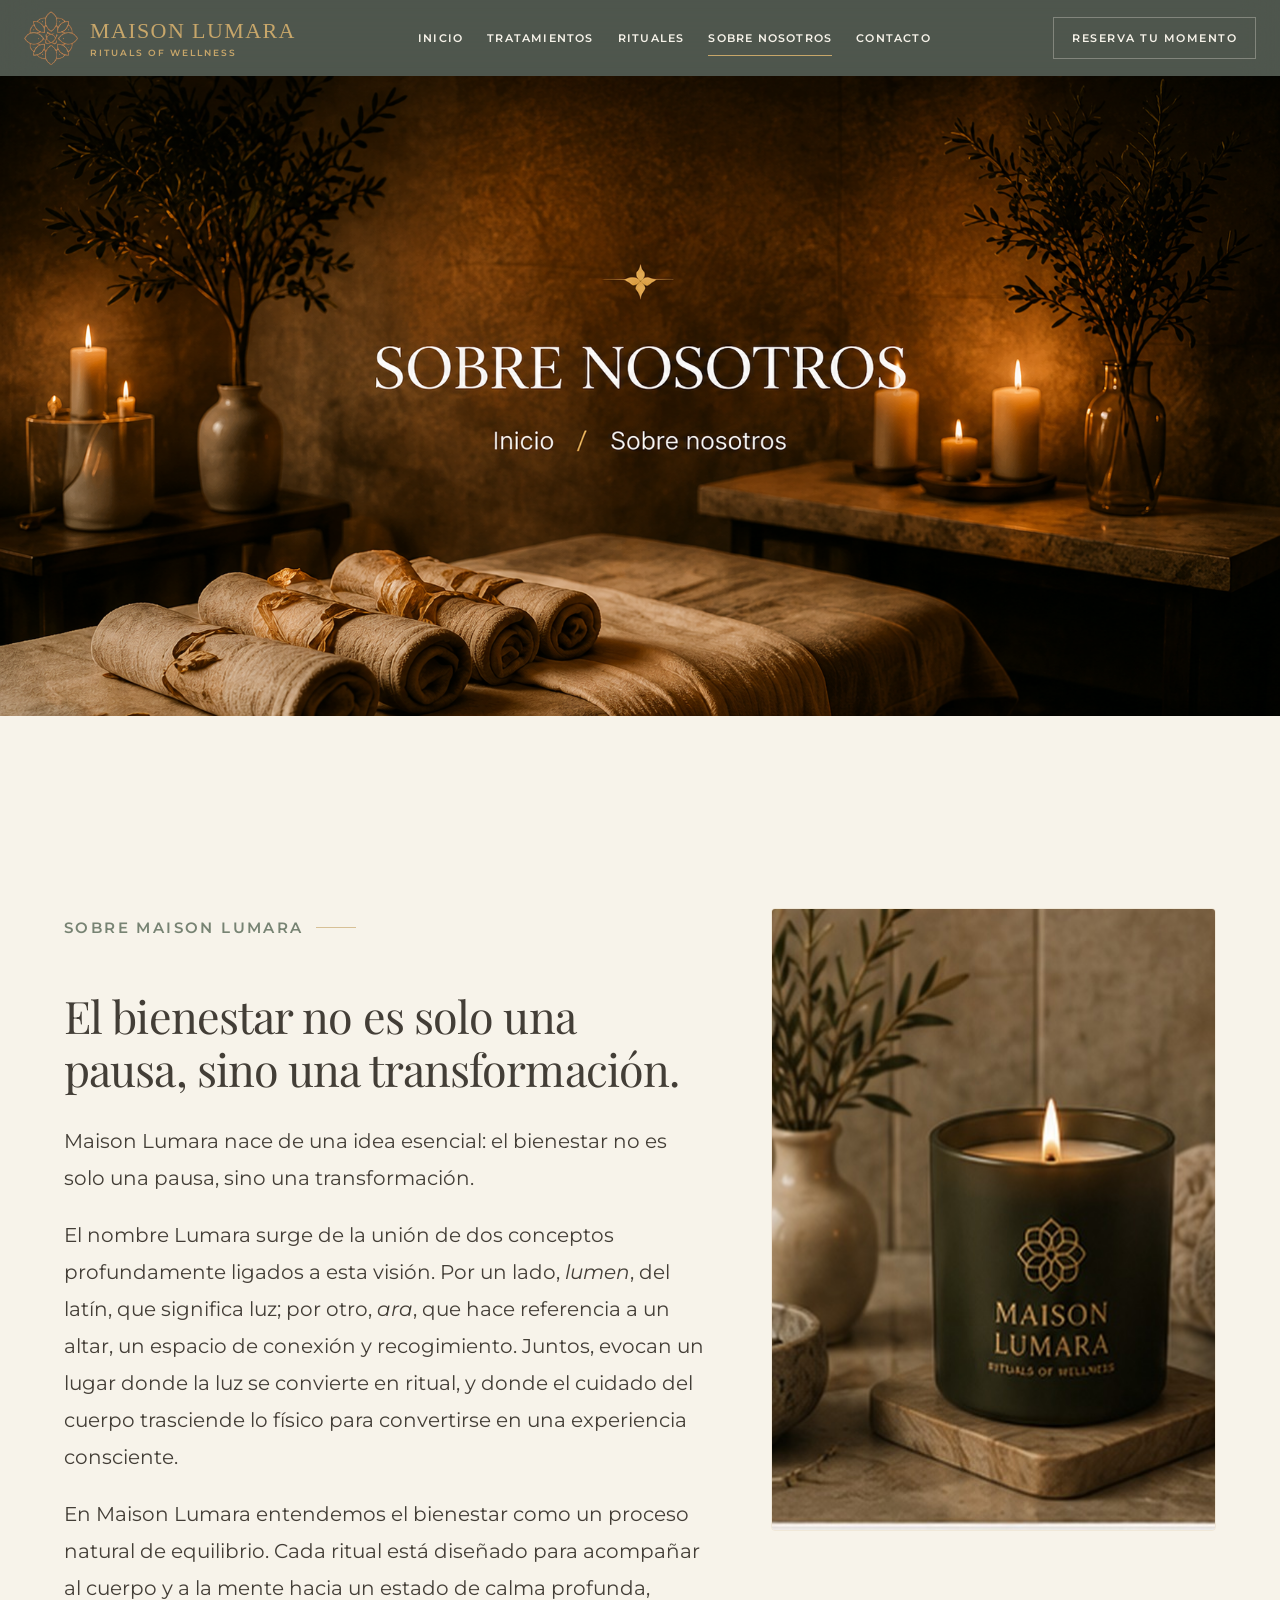
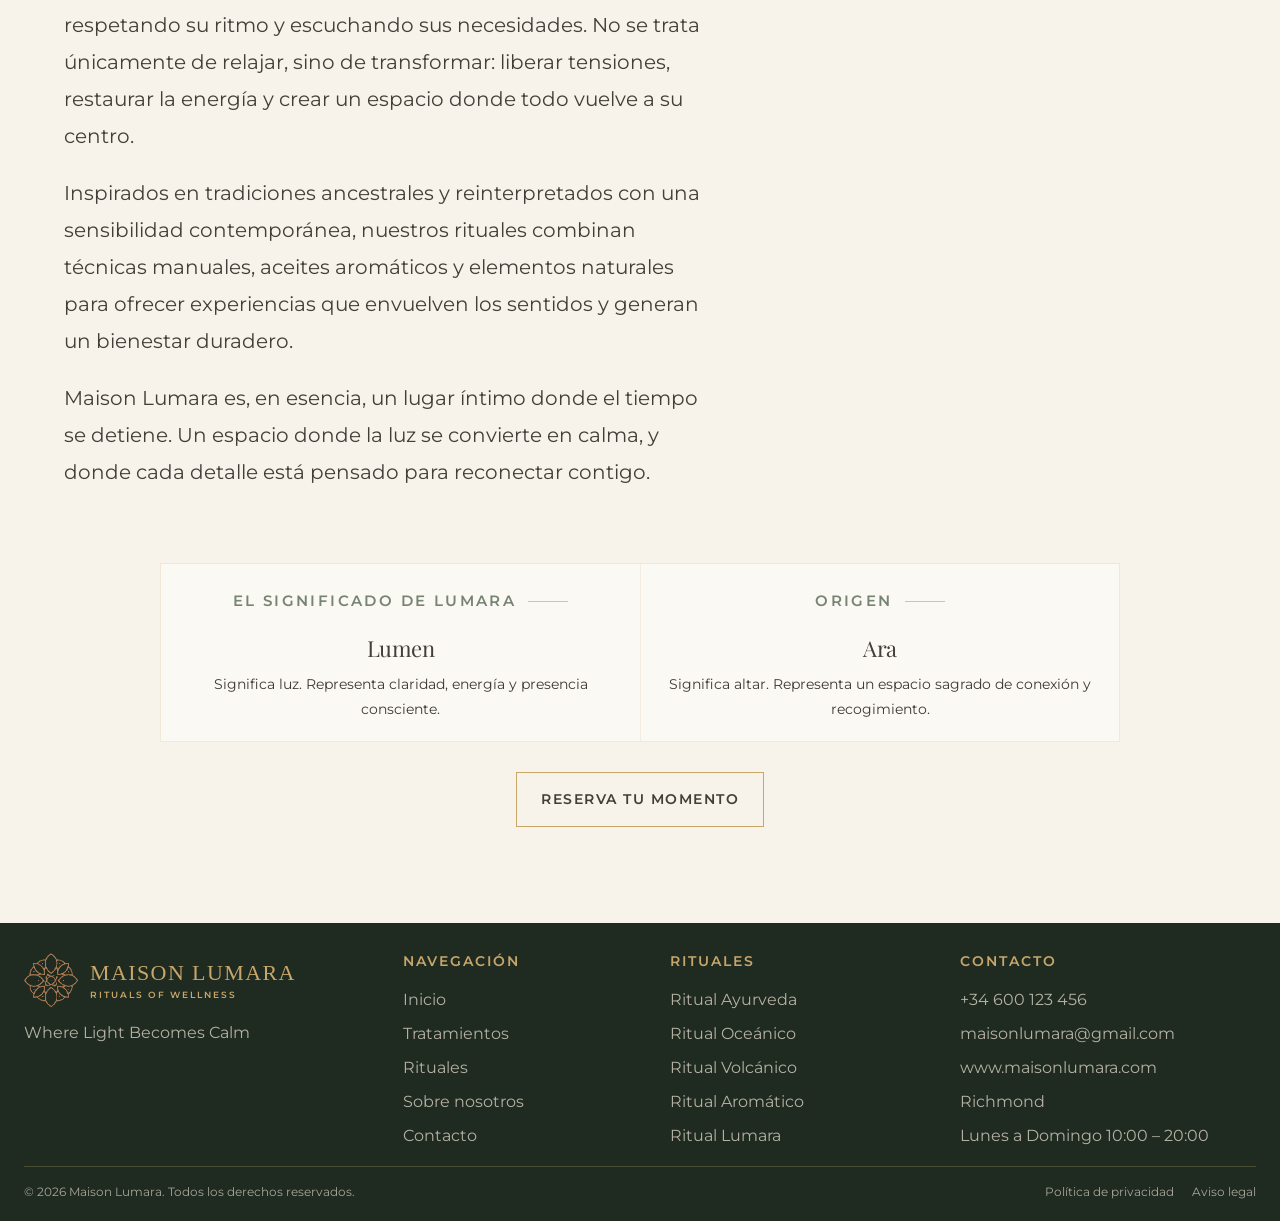
==== commit ec8be1a8: "Remove footer social links for cleaner brand finish" ====
--- a/about.html
+++ b/about.html
@@ -117,11 +117,6 @@
                 </span>
               </a>
               <p>Where Light Becomes Calm</p>
-              <div class="socials">
-                <a href="#" aria-label="Instagram">IG</a>
-                <a href="#" aria-label="Facebook">FB</a>
-                <a href="#" aria-label="Pinterest">PI</a>
-              </div>
             </div>
             <div class="footer-column">
               <h3>Navegaci&oacute;n</h3>
--- a/styles.css
+++ b/styles.css
@@ -859,7 +859,7 @@
   display: grid;
   grid-template-columns: 1.2fr 0.82fr 0.9fr 1fr;
   gap: 24px;
-  padding: 34px 0 16px;
+  padding: 30px 0 16px;
 }
 
 .footer-brand p,
@@ -891,7 +891,7 @@
 }
 
 .footer-brand-logo {
-  margin-bottom: 12px;
+  margin-bottom: 10px;
 }
 
 .footer-logo {
@@ -909,29 +909,6 @@
 
 .footer-brand .brand-tagline {
   font-size: 9px;
-}
-
-.socials {
-  display: flex;
-  gap: 10px;
-  margin-top: 12px;
-}
-
-.socials a {
-  display: inline-flex;
-  align-items: center;
-  justify-content: center;
-  width: 36px;
-  height: 36px;
-  border: 1px solid rgba(199, 166, 106, 0.24);
-  color: var(--gold);
-  transition: border-color var(--transition), transform var(--transition);
-}
-
-.socials a:hover,
-.socials a:focus-visible {
-  border-color: var(--gold);
-  transform: translateY(-2px);
 }
 
 .footer-bottom {
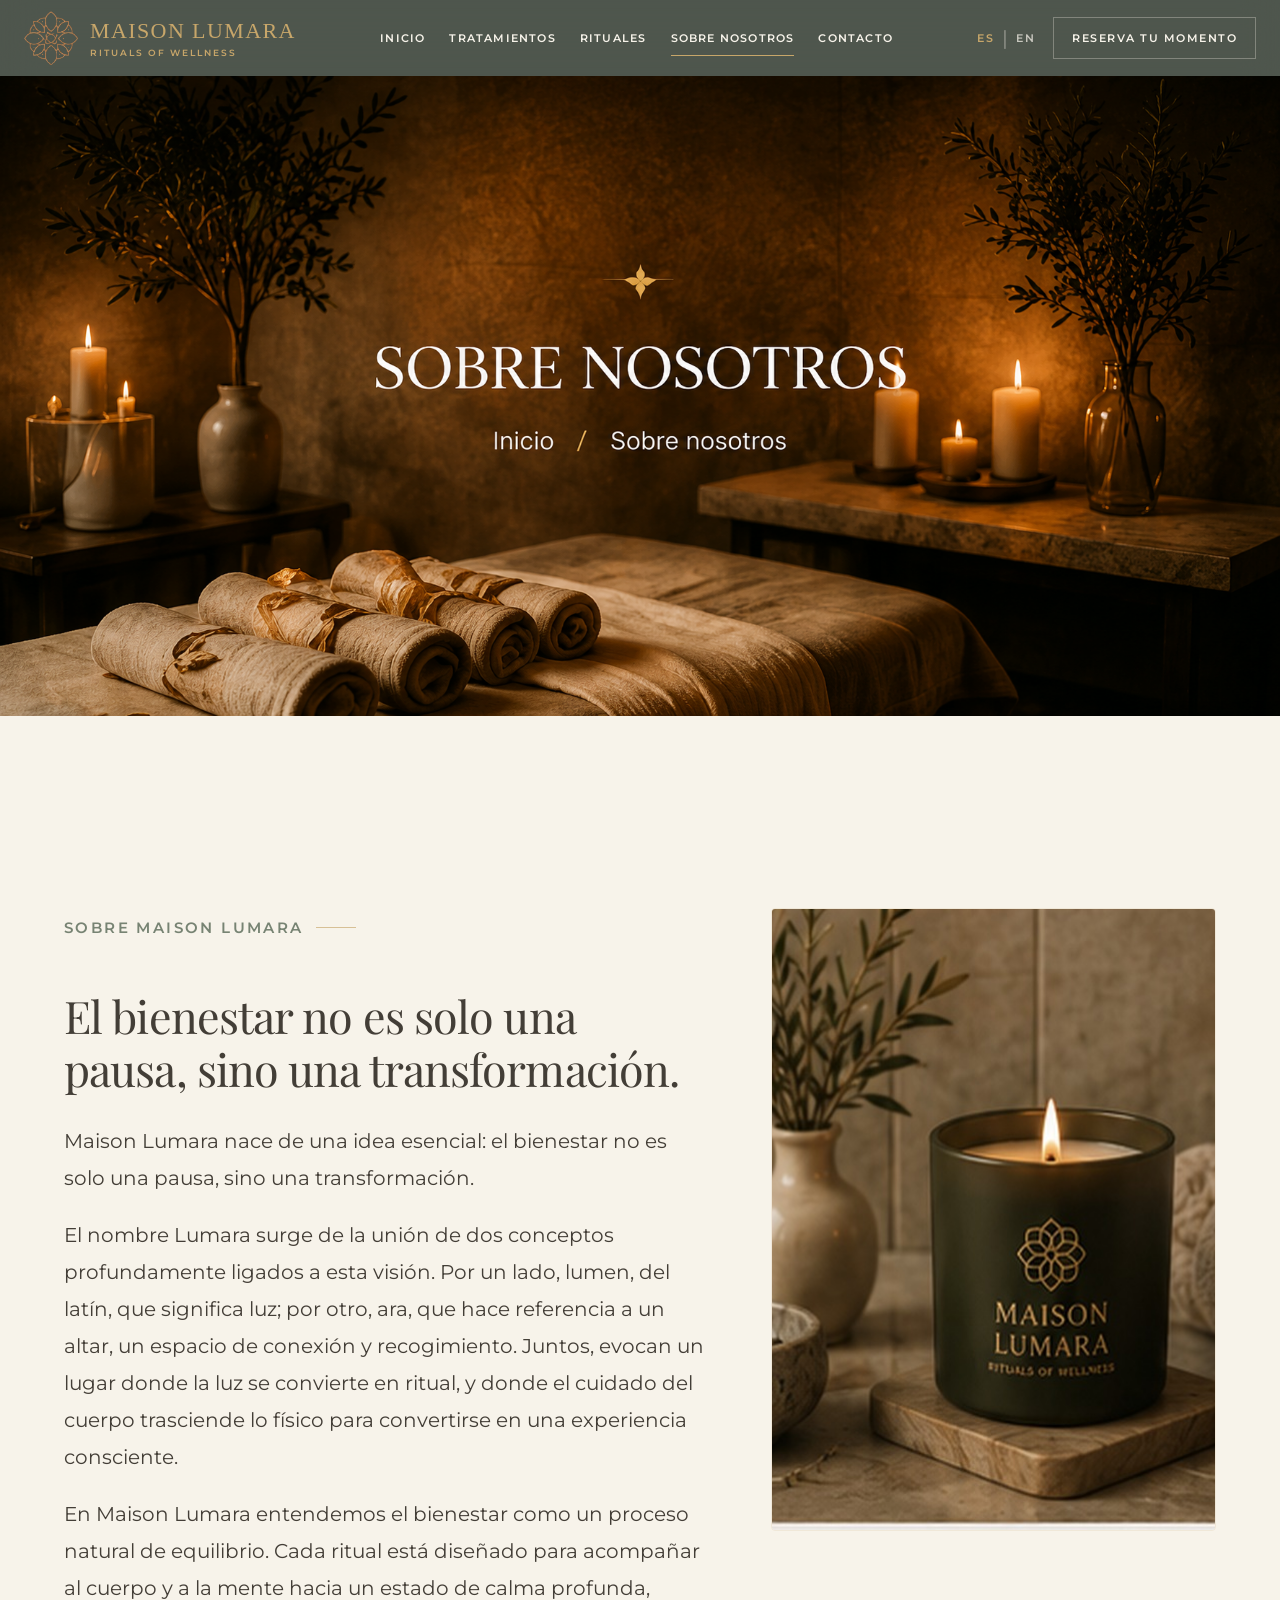
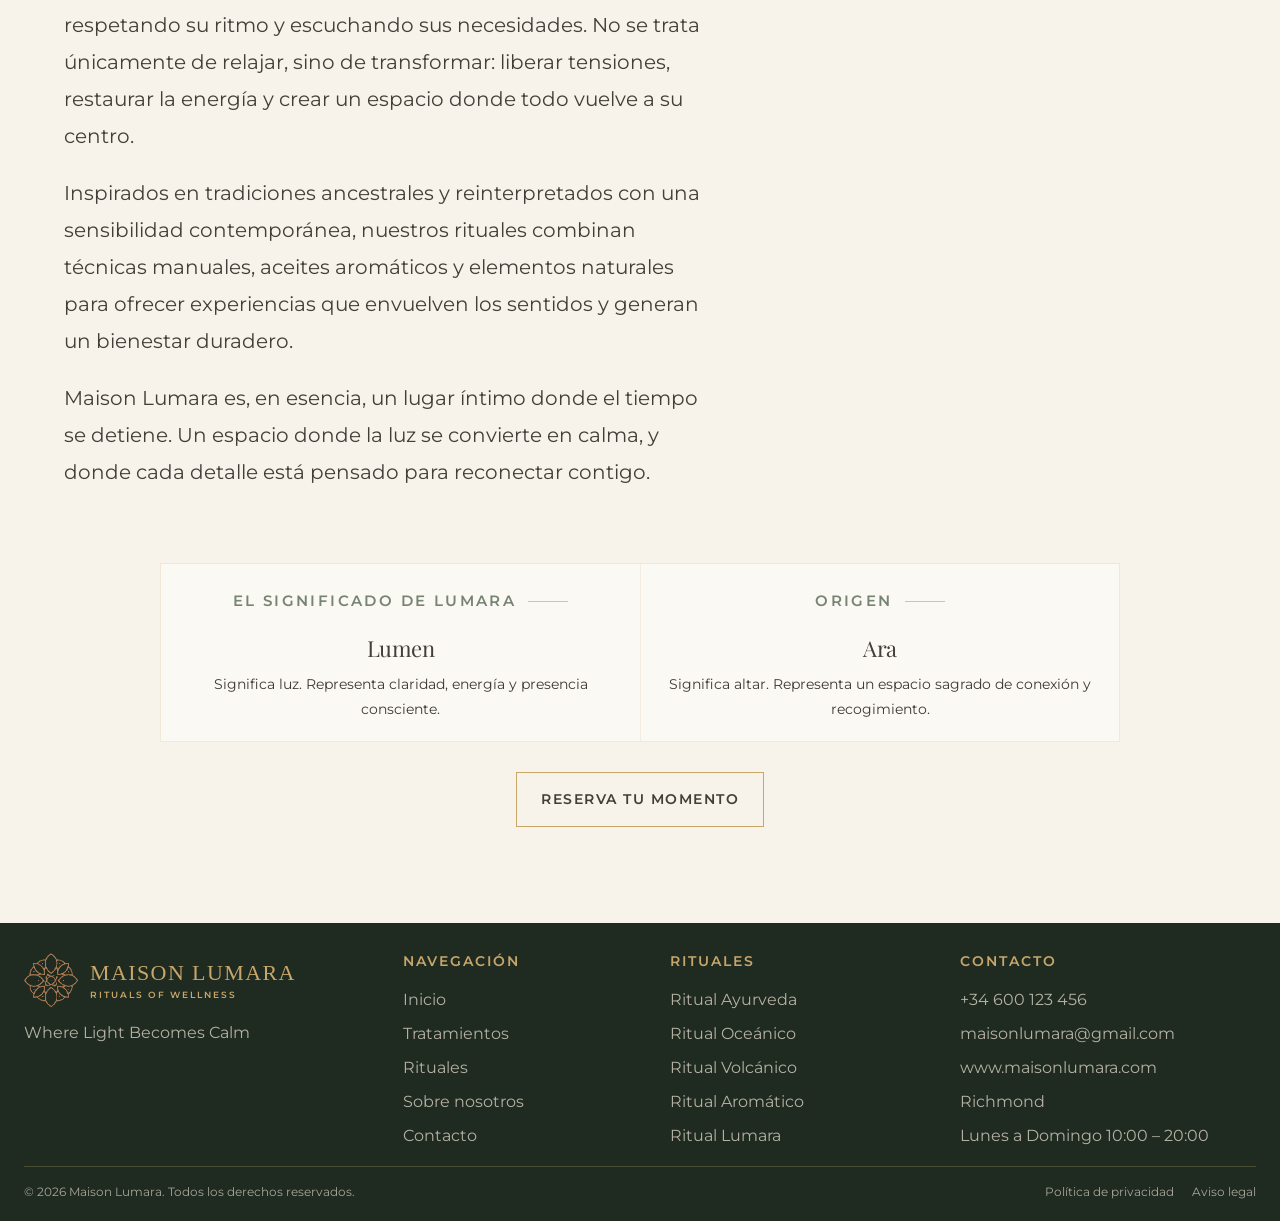
==== commit 4192fc0f: "Add ES EN language switcher across site" ====
--- a/about.html
+++ b/about.html
@@ -18,30 +18,35 @@
             <img class="brand-icon" src="assets/logo-icon-transparent.png" alt="" />
             <span class="brand-text">
               <span class="brand-name">Maison Lumara</span>
-              <span class="brand-tagline">Rituals of Wellness</span>
+              <span class="brand-tagline" data-i18n="brand.tagline">Rituals of Wellness</span>
             </span>
           </a>
           <nav class="site-nav" aria-label="Principal">
-            <a href="index.html">Inicio</a>
-            <a href="index.html#tratamientos">Tratamientos</a>
-            <a href="index.html#rituales">Rituales</a>
-            <a href="about.html" aria-current="page">Sobre nosotros</a>
-            <a href="index.html#contacto">Contacto</a>
+            <a href="index.html" data-i18n="nav.home">Inicio</a>
+            <a href="index.html#tratamientos" data-i18n="nav.treatments">Tratamientos</a>
+            <a href="index.html#rituales" data-i18n="nav.rituals">Rituales</a>
+            <a href="about.html" aria-current="page" data-i18n="nav.about">Sobre nosotros</a>
+            <a href="index.html#contacto" data-i18n="nav.contact">Contacto</a>
           </nav>
           <div class="header-actions">
-            <a class="button button-dark" href="index.html#contacto">Reserva tu momento</a>
+            <div class="language-switcher" aria-label="Language selector">
+              <button class="lang-option" type="button" data-lang="es">ES</button>
+              <span aria-hidden="true">|</span>
+              <button class="lang-option" type="button" data-lang="en">EN</button>
+            </div>
+            <a class="button button-dark" href="index.html#contacto" data-i18n="button.reserve">Reserva tu momento</a>
             <button class="menu-toggle" aria-label="Abrir menú" aria-expanded="false" data-menu-toggle>
               <span></span>
             </button>
           </div>
         </div>
         <div class="mobile-panel" data-mobile-panel>
-          <a href="index.html">Inicio</a>
-          <a href="index.html#tratamientos">Tratamientos</a>
-          <a href="index.html#rituales">Rituales</a>
-          <a href="about.html">Sobre nosotros</a>
-          <a href="index.html#contacto">Contacto</a>
-          <a class="button button-dark" href="index.html#contacto">Reserva tu momento</a>
+          <a href="index.html" data-i18n="nav.home">Inicio</a>
+          <a href="index.html#tratamientos" data-i18n="nav.treatments">Tratamientos</a>
+          <a href="index.html#rituales" data-i18n="nav.rituals">Rituales</a>
+          <a href="about.html" data-i18n="nav.about">Sobre nosotros</a>
+          <a href="index.html#contacto" data-i18n="nav.contact">Contacto</a>
+          <a class="button button-dark" href="index.html#contacto" data-i18n="button.reserve">Reserva tu momento</a>
         </div>
       </header>
 
@@ -56,22 +61,22 @@
         <section class="section section-ivory">
           <div class="container about-story about-content">
             <div class="stack-lg reveal about-copy">
-              <div class="eyebrow">Sobre Maison Lumara</div>
-              <h2>El bienestar no es solo una pausa, sino una transformaci&oacute;n.</h2>
+              <div class="eyebrow" data-i18n="about.eyebrow">Sobre Maison Lumara</div>
+              <h2 data-i18n="about.title">El bienestar no es solo una pausa, sino una transformaci&oacute;n.</h2>
               <div class="stack-md">
-                <p>
+                <p data-i18n="about.p1">
                   Maison Lumara nace de una idea esencial: el bienestar no es solo una pausa, sino una transformaci&oacute;n.
                 </p>
-                <p>
+                <p data-i18n="about.p2">
                   El nombre Lumara surge de la uni&oacute;n de dos conceptos profundamente ligados a esta visi&oacute;n. Por un lado, <em>lumen</em>, del lat&iacute;n, que significa luz; por otro, <em>ara</em>, que hace referencia a un altar, un espacio de conexi&oacute;n y recogimiento. Juntos, evocan un lugar donde la luz se convierte en ritual, y donde el cuidado del cuerpo trasciende lo f&iacute;sico para convertirse en una experiencia consciente.
                 </p>
-                <p>
+                <p data-i18n="about.p3">
                   En Maison Lumara entendemos el bienestar como un proceso natural de equilibrio. Cada ritual est&aacute; dise&ntilde;ado para acompa&ntilde;ar al cuerpo y a la mente hacia un estado de calma profunda, respetando su ritmo y escuchando sus necesidades. No se trata &uacute;nicamente de relajar, sino de transformar: liberar tensiones, restaurar la energ&iacute;a y crear un espacio donde todo vuelve a su centro.
                 </p>
-                <p>
+                <p data-i18n="about.p4">
                   Inspirados en tradiciones ancestrales y reinterpretados con una sensibilidad contempor&aacute;nea, nuestros rituales combinan t&eacute;cnicas manuales, aceites arom&aacute;ticos y elementos naturales para ofrecer experiencias que envuelven los sentidos y generan un bienestar duradero.
                 </p>
-                <p>
+                <p data-i18n="about.p5">
                   Maison Lumara es, en esencia, un lugar &iacute;ntimo donde el tiempo se detiene. Un espacio donde la luz se convierte en calma, y donde cada detalle est&aacute; pensado para reconectar contigo.
                 </p>
               </div>
@@ -87,19 +92,19 @@
           <div class="container">
             <div class="meaning-card about-meaning reveal">
               <article>
-                <div class="eyebrow">El significado de Lumara</div>
-                <h3>Lumen</h3>
-                <p>Significa luz. Representa claridad, energ&iacute;a y presencia consciente.</p>
+                <div class="eyebrow" data-i18n="about.meaning.title">El significado de Lumara</div>
+                <h3 data-i18n="about.meaning.lumen.title">Lumen</h3>
+                <p data-i18n="about.meaning.lumen.text">Significa luz. Representa claridad, energ&iacute;a y presencia consciente.</p>
               </article>
               <article>
-                <div class="eyebrow">Origen</div>
-                <h3>Ara</h3>
-                <p>Significa altar. Representa un espacio sagrado de conexi&oacute;n y recogimiento.</p>
+                <div class="eyebrow" data-i18n="about.meaning.ara.eyebrow">Origen</div>
+                <h3 data-i18n="about.meaning.ara.title">Ara</h3>
+                <p data-i18n="about.meaning.ara.text">Significa altar. Representa un espacio sagrado de conexi&oacute;n y recogimiento.</p>
               </article>
             </div>
 
             <div class="about-actions reveal">
-              <a class="button" href="index.html#contacto">Reserva tu momento</a>
+              <a class="button" href="index.html#contacto" data-i18n="button.reserve">Reserva tu momento</a>
             </div>
           </div>
         </section>
@@ -113,47 +118,47 @@
                 <img class="brand-icon footer-logo" src="assets/logo-icon-transparent.png" alt="" />
                 <span class="brand-text">
                   <span class="brand-name">Maison Lumara</span>
-                  <span class="brand-tagline">Rituals of Wellness</span>
+                  <span class="brand-tagline" data-i18n="brand.tagline">Rituals of Wellness</span>
                 </span>
               </a>
-              <p>Where Light Becomes Calm</p>
+              <p data-i18n="brand.emotional">Where Light Becomes Calm</p>
             </div>
             <div class="footer-column">
-              <h3>Navegaci&oacute;n</h3>
+              <h3 data-i18n="footer.navigation">Navegaci&oacute;n</h3>
               <div class="footer-links">
-                <a href="index.html">Inicio</a>
-                <a href="index.html#tratamientos">Tratamientos</a>
-                <a href="index.html#rituales">Rituales</a>
-                <a href="about.html">Sobre nosotros</a>
-                <a href="index.html#contacto">Contacto</a>
+                <a href="index.html" data-i18n="nav.home">Inicio</a>
+                <a href="index.html#tratamientos" data-i18n="nav.treatments">Tratamientos</a>
+                <a href="index.html#rituales" data-i18n="nav.rituals">Rituales</a>
+                <a href="about.html" data-i18n="nav.about">Sobre nosotros</a>
+                <a href="index.html#contacto" data-i18n="nav.contact">Contacto</a>
               </div>
             </div>
             <div class="footer-column">
-              <h3>Rituales</h3>
+              <h3 data-i18n="footer.rituals">Rituales</h3>
               <div class="footer-links">
-                <a href="ritual-ayurveda.html">Ritual Ayurveda</a>
-                <a href="ritual-oceanico.html">Ritual Oce&aacute;nico</a>
-                <a href="ritual-volcanico.html">Ritual Volc&aacute;nico</a>
-                <a href="ritual-aromatico.html">Ritual Arom&aacute;tico</a>
-                <a href="ritual-lumara.html">Ritual Lumara</a>
+                <a href="ritual-ayurveda.html" data-i18n="rituals.ayurveda.title">Ritual Ayurveda</a>
+                <a href="ritual-oceanico.html" data-i18n="rituals.oceanic.title">Ritual Oce&aacute;nico</a>
+                <a href="ritual-volcanico.html" data-i18n="rituals.volcanic.title">Ritual Volc&aacute;nico</a>
+                <a href="ritual-aromatico.html" data-i18n="rituals.aromatic.title">Ritual Arom&aacute;tico</a>
+                <a href="ritual-lumara.html" data-i18n="rituals.lumara.title">Ritual Lumara</a>
               </div>
             </div>
             <div class="footer-column">
-              <h3>Contacto</h3>
+              <h3 data-i18n="nav.contact">Contacto</h3>
               <div class="footer-meta">
                 <p>+34 600 123 456</p>
                 <p>maisonlumara@gmail.com</p>
                 <p>www.maisonlumara.com</p>
                 <p>Richmond</p>
-                <p>Lunes a Domingo 10:00 – 20:00</p>
+                <p data-i18n="footer.schedule">Lunes a Domingo 10:00 – 20:00</p>
               </div>
             </div>
           </div>
           <div class="footer-bottom">
-            <span>&copy; 2026 Maison Lumara. Todos los derechos reservados.</span>
+            <span data-i18n="footer.rights">&copy; 2026 Maison Lumara. Todos los derechos reservados.</span>
             <div class="footer-bottom-links">
-              <a href="#">Pol&iacute;tica de privacidad</a>
-              <a href="#">Aviso legal</a>
+              <a href="#" data-i18n="footer.privacy">Pol&iacute;tica de privacidad</a>
+              <a href="#" data-i18n="footer.legal">Aviso legal</a>
             </div>
           </div>
         </div>
--- a/styles.css
+++ b/styles.css
@@ -318,6 +318,39 @@
   gap: 18px;
 }
 
+.language-switcher {
+  display: inline-flex;
+  align-items: center;
+  gap: 8px;
+  color: var(--gold);
+  white-space: nowrap;
+  flex: 0 0 auto;
+}
+
+.language-switcher span {
+  color: rgba(247, 243, 234, 0.42);
+}
+
+.lang-option {
+  border: 0;
+  padding: 0;
+  background: transparent;
+  color: rgba(247, 243, 234, 0.72);
+  font-family: "Montserrat", sans-serif;
+  font-size: 11px;
+  font-weight: 600;
+  letter-spacing: 1.4px;
+  text-transform: uppercase;
+  cursor: pointer;
+  transition: color var(--transition);
+}
+
+.lang-option:hover,
+.lang-option:focus-visible,
+.lang-option.is-active {
+  color: var(--gold);
+}
+
 .header-actions .button {
   white-space: nowrap;
   min-width: 170px;
@@ -326,8 +359,9 @@
   padding: 10px 18px;
 }
 
-.mobile-panel {
-  display: none;
+.mobile-panel,
+.mobile-panel.is-open {
+  display: none !important;
 }
 
 .menu-toggle {
@@ -1324,11 +1358,11 @@
     padding: 20px 24px 28px;
     background: rgba(31, 42, 32, 0.98);
     border-top: 1px solid rgba(199, 166, 106, 0.15);
-    display: none;
+    display: none !important;
   }
 
   .mobile-panel.is-open {
-    display: grid;
+    display: grid !important;
     gap: 16px;
   }
 
